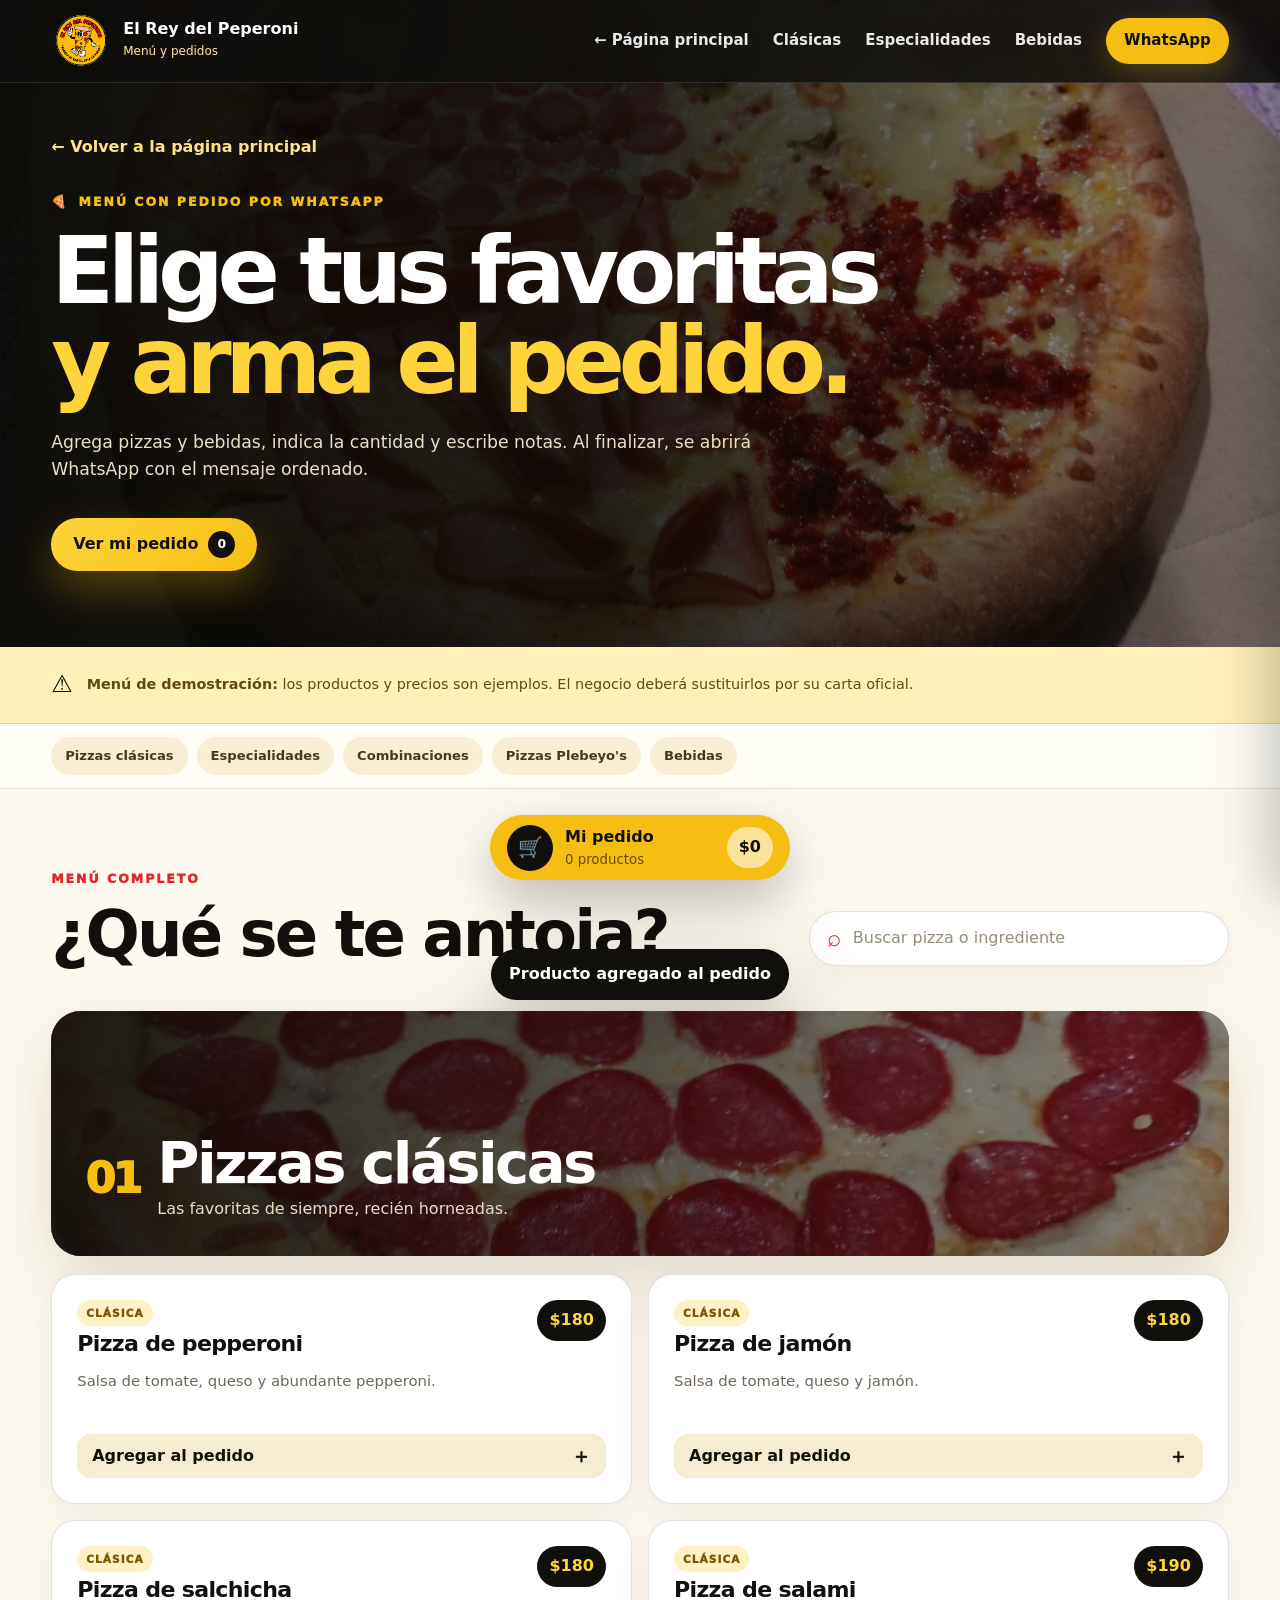
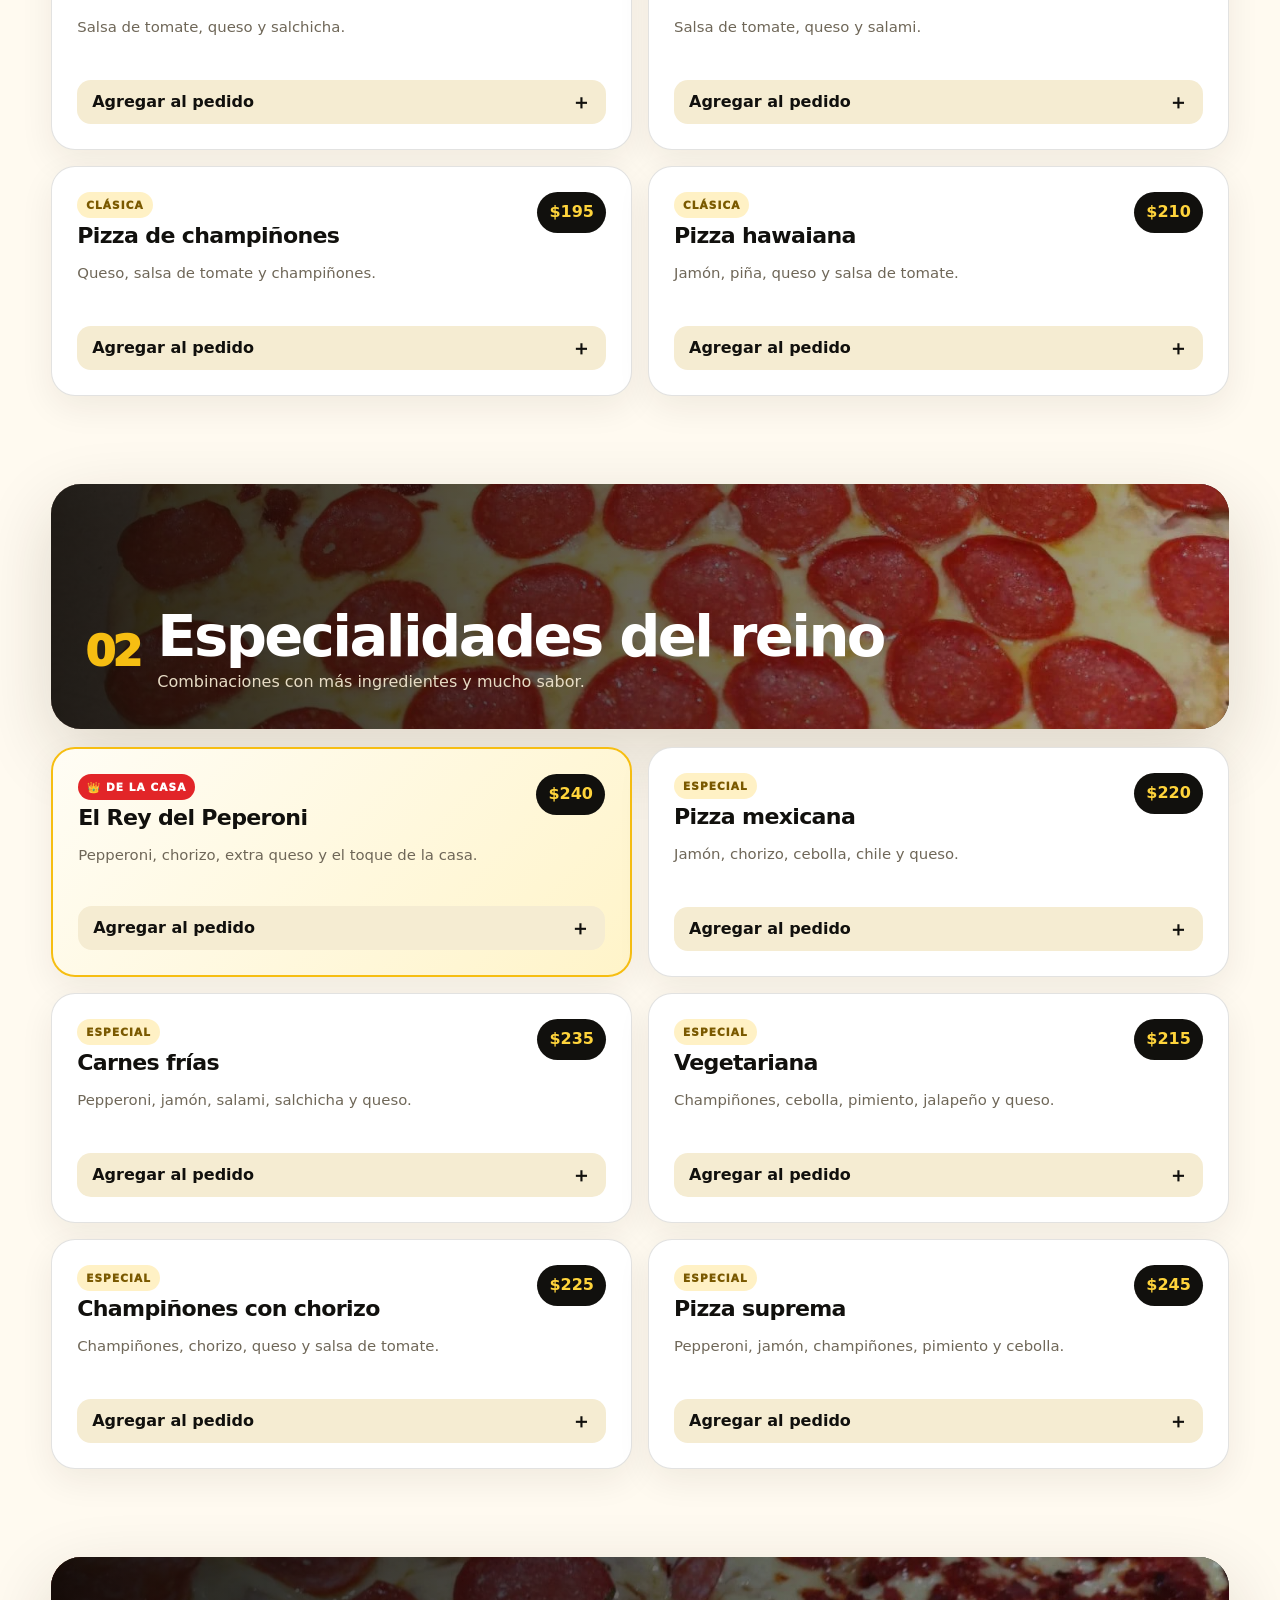
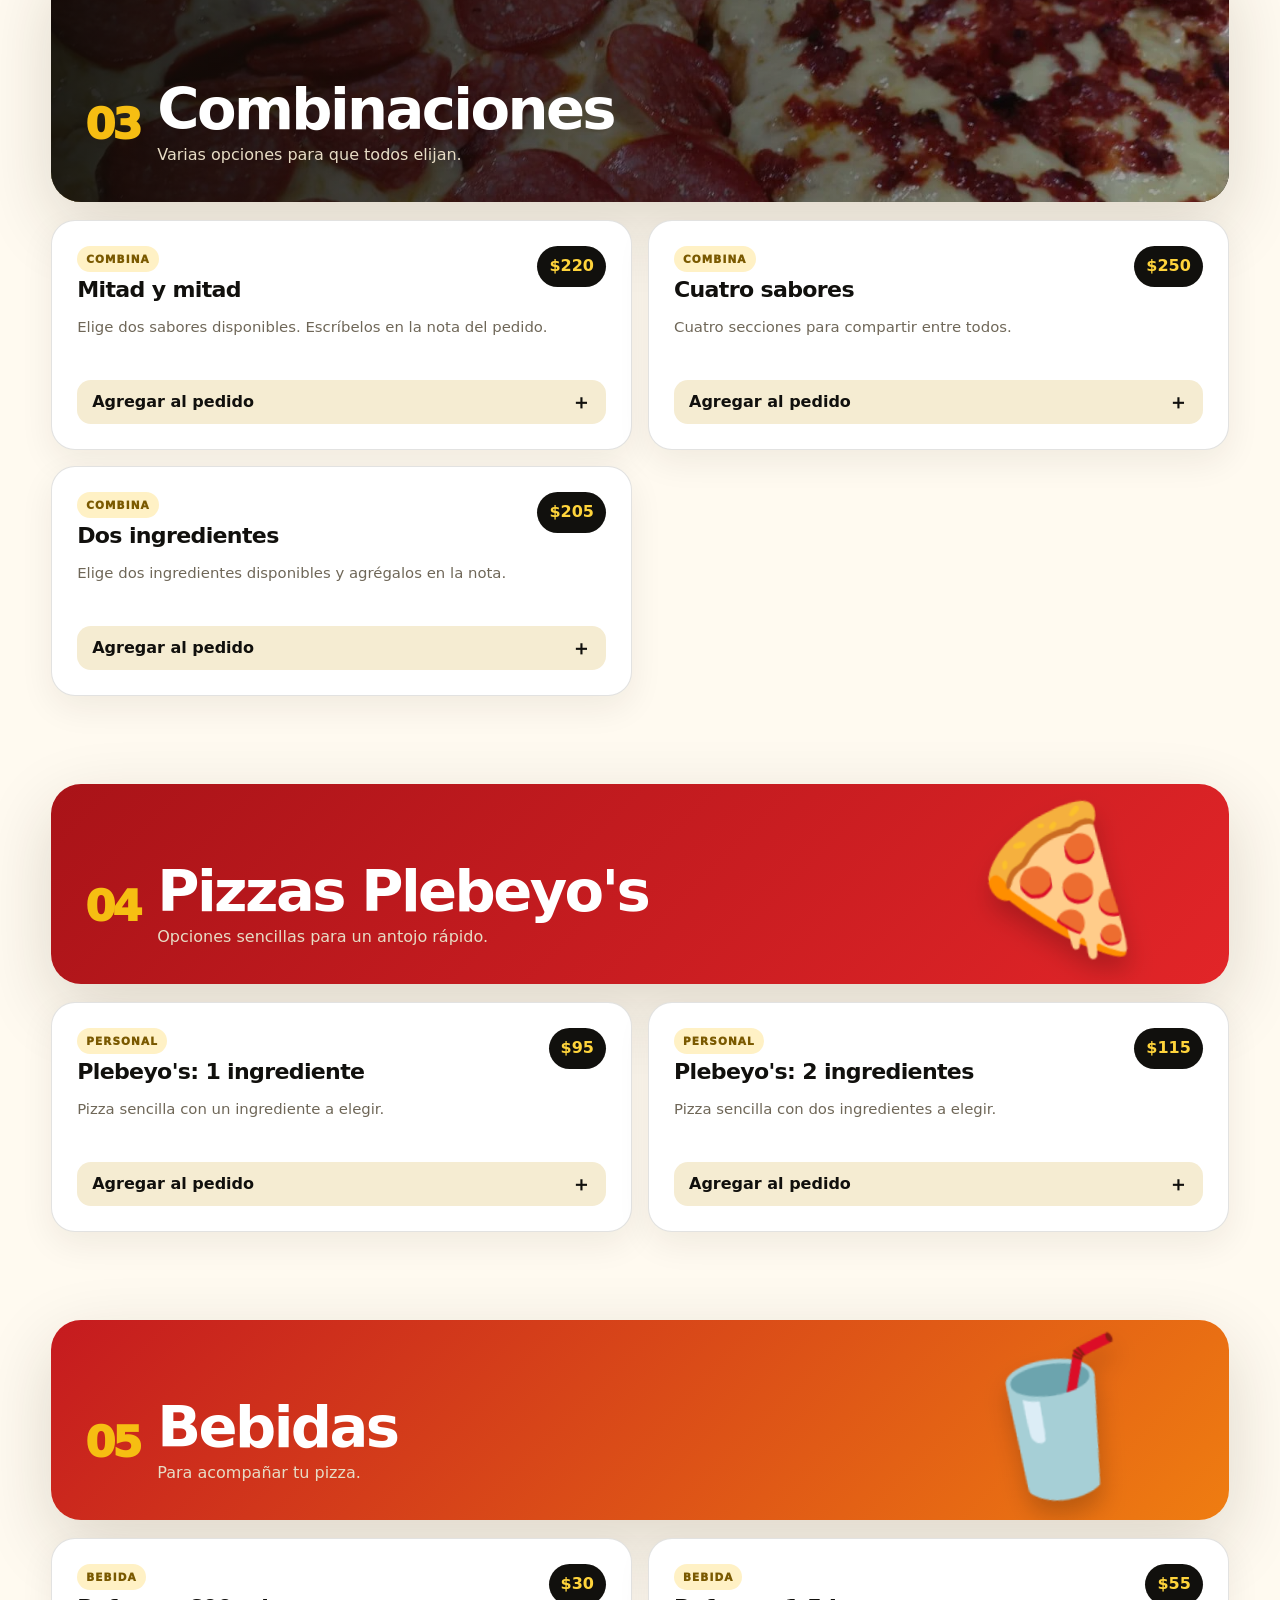
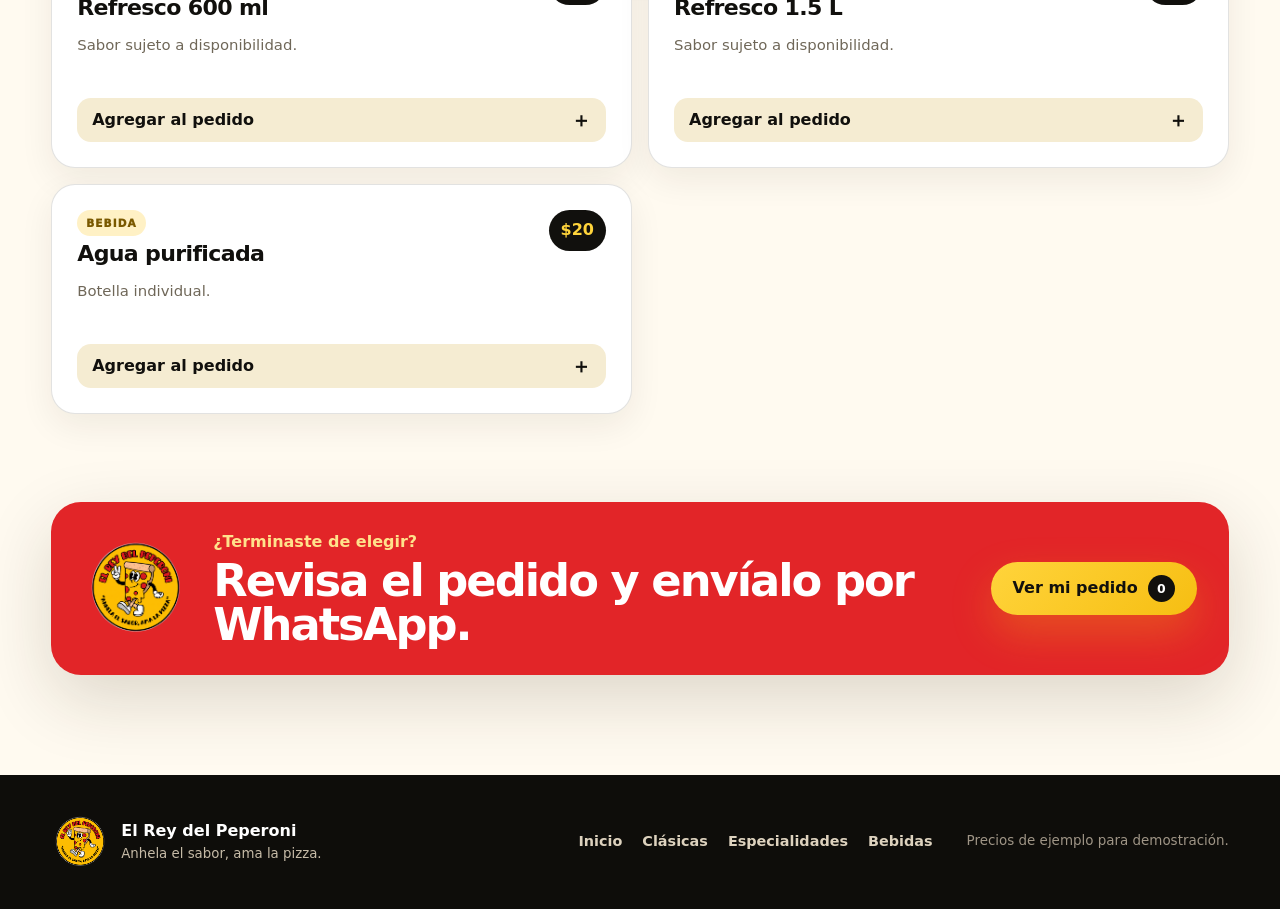
==== menu-completo.html @ 26ed9fd7 "Add files via upload" ====
<!doctype html>
<html lang="es">
<head>
  <meta charset="utf-8">
  <meta name="viewport" content="width=device-width, initial-scale=1">
  <meta name="color-scheme" content="light only">
  <title>Menú completo | El Rey del Peperoni</title>
  <meta name="description" content="Menú de pizzas y bebidas de El Rey del Peperoni en Hopelchén. Arma tu pedido y envíalo por WhatsApp.">
  <meta name="theme-color" content="#efb512">
  <link rel="icon" href="assets/img/favicon.png" type="image/png">
  <link rel="stylesheet" href="assets/css/styles.css">
</head>
<body class="menu-page">
  <a class="skip-link" href="#contenido">Saltar al contenido</a>

  <header class="topbar menu-topbar">
    <div class="container nav">
      <a class="brand" href="index.html" aria-label="Volver al inicio de El Rey del Peperoni">
        <img class="brand-logo" src="assets/img/logo-el-rey-del-peperoni.png" alt="">
        <span class="brand-copy"><strong>El Rey del Peperoni</strong><small>Menú y pedidos</small></span>
      </a>
      <button class="nav-toggle" id="navToggle" type="button" aria-controls="navMenu" aria-expanded="false" aria-label="Abrir menú">☰</button>
      <nav class="nav-menu" id="navMenu" aria-label="Navegación">
        <a href="index.html">← Página principal</a>
        <a href="#clasicas">Clásicas</a>
        <a href="#especialidades">Especialidades</a>
        <a href="#bebidas">Bebidas</a>
        <a class="mini-cta" href="https://wa.me/529961120401?text=Hola%2C%20quiero%20hacer%20un%20pedido%20en%20El%20Rey%20del%20Peperoni" target="_blank" rel="noopener">WhatsApp</a>
      </nav>
    </div>
  </header>

  <main id="contenido" class="full-menu">
    <section class="menu-hero">
      <div class="menu-hero-media" aria-hidden="true"></div>
      <div class="menu-hero-shade" aria-hidden="true"></div>
      <div class="container menu-hero-content">
        <a class="back-link" href="index.html">← Volver a la página principal</a>
        <p class="kicker"><span>🍕</span> Menú con pedido por WhatsApp</p>
        <h1>Elige tus favoritas<br><em>y arma el pedido.</em></h1>
        <p>Agrega pizzas y bebidas, indica la cantidad y escribe notas. Al finalizar, se abrirá WhatsApp con el mensaje ordenado.</p>
        <button class="btn btn-primary hero-cart-trigger" type="button" data-open-cart>Ver mi pedido <span data-cart-count>0</span></button>
      </div>
    </section>

    <div class="sample-prices-banner">
      <div class="container"><span>⚠️</span><p><strong>Menú de demostración:</strong> los productos y precios son ejemplos. El negocio deberá sustituirlos por su carta oficial.</p></div>
    </div>

    <nav class="quick-nav-wrap" aria-label="Categorías del menú">
      <div class="container quick-nav">
        <a href="#clasicas">Pizzas clásicas</a>
        <a href="#especialidades">Especialidades</a>
        <a href="#combinaciones">Combinaciones</a>
        <a href="#plebeyas">Pizzas Plebeyo's</a>
        <a href="#bebidas">Bebidas</a>
      </div>
    </nav>

    <div class="container menu-content">
      <div class="menu-toolbar">
        <div><p class="section-kicker">Menú completo</p><h2>¿Qué se te antoja?</h2></div>
        <label class="menu-search"><span>⌕</span><input id="menuSearch" type="search" placeholder="Buscar pizza o ingrediente" autocomplete="off"></label>
      </div>

      <section class="menu-category" id="clasicas">
        <div class="category-banner">
          <img src="assets/img/pizza-peperoni-clasica.webp" alt="Pizza clásica de pepperoni">
          <div class="category-banner-shade"></div>
          <div class="category-head"><span>01</span><div><h2>Pizzas clásicas</h2><p>Las favoritas de siempre, recién horneadas.</p></div></div>
        </div>
        <div class="menu-items">
          <article class="menu-item-card" data-search="pizza pepperoni queso salsa clásica" data-name="Pizza de pepperoni" data-price="180">
            <div class="item-top"><div><span class="item-tag">CLÁSICA</span><h3>Pizza de pepperoni</h3></div><strong class="price-pill">$180</strong></div>
            <p>Salsa de tomate, queso y abundante pepperoni.</p>
            <button class="item-add" type="button">Agregar al pedido <span>＋</span></button>
          </article>
          <article class="menu-item-card" data-search="pizza jamón queso salsa clásica" data-name="Pizza de jamón" data-price="180">
            <div class="item-top"><div><span class="item-tag">CLÁSICA</span><h3>Pizza de jamón</h3></div><strong class="price-pill">$180</strong></div>
            <p>Salsa de tomate, queso y jamón.</p>
            <button class="item-add" type="button">Agregar al pedido <span>＋</span></button>
          </article>
          <article class="menu-item-card" data-search="pizza salchicha queso salsa clásica" data-name="Pizza de salchicha" data-price="180">
            <div class="item-top"><div><span class="item-tag">CLÁSICA</span><h3>Pizza de salchicha</h3></div><strong class="price-pill">$180</strong></div>
            <p>Salsa de tomate, queso y salchicha.</p>
            <button class="item-add" type="button">Agregar al pedido <span>＋</span></button>
          </article>
          <article class="menu-item-card" data-search="pizza salami queso salsa clásica" data-name="Pizza de salami" data-price="190">
            <div class="item-top"><div><span class="item-tag">CLÁSICA</span><h3>Pizza de salami</h3></div><strong class="price-pill">$190</strong></div>
            <p>Salsa de tomate, queso y salami.</p>
            <button class="item-add" type="button">Agregar al pedido <span>＋</span></button>
          </article>
          <article class="menu-item-card" data-search="pizza champiñones queso vegetariana" data-name="Pizza de champiñones" data-price="195">
            <div class="item-top"><div><span class="item-tag">CLÁSICA</span><h3>Pizza de champiñones</h3></div><strong class="price-pill">$195</strong></div>
            <p>Queso, salsa de tomate y champiñones.</p>
            <button class="item-add" type="button">Agregar al pedido <span>＋</span></button>
          </article>
          <article class="menu-item-card" data-search="pizza hawaiana jamón piña queso" data-name="Pizza hawaiana" data-price="210">
            <div class="item-top"><div><span class="item-tag">CLÁSICA</span><h3>Pizza hawaiana</h3></div><strong class="price-pill">$210</strong></div>
            <p>Jamón, piña, queso y salsa de tomate.</p>
            <button class="item-add" type="button">Agregar al pedido <span>＋</span></button>
          </article>
        </div>
      </section>

      <section class="menu-category" id="especialidades">
        <div class="category-banner">
          <img src="assets/img/pizza-rey-peperoni-chorizo.webp" alt="Pizza especial con pepperoni y chorizo">
          <div class="category-banner-shade"></div>
          <div class="category-head"><span>02</span><div><h2>Especialidades del reino</h2><p>Combinaciones con más ingredientes y mucho sabor.</p></div></div>
        </div>
        <div class="menu-items">
          <article class="menu-item-card featured-item" data-search="rey pepperoni chorizo queso especial" data-name="Pizza El Rey del Peperoni" data-price="240">
            <div class="item-top"><div><span class="item-tag crown">👑 DE LA CASA</span><h3>El Rey del Peperoni</h3></div><strong class="price-pill">$240</strong></div>
            <p>Pepperoni, chorizo, extra queso y el toque de la casa.</p>
            <button class="item-add" type="button">Agregar al pedido <span>＋</span></button>
          </article>
          <article class="menu-item-card" data-search="mexicana jamón chorizo cebolla chile queso" data-name="Pizza mexicana" data-price="220">
            <div class="item-top"><div><span class="item-tag">ESPECIAL</span><h3>Pizza mexicana</h3></div><strong class="price-pill">$220</strong></div>
            <p>Jamón, chorizo, cebolla, chile y queso.</p>
            <button class="item-add" type="button">Agregar al pedido <span>＋</span></button>
          </article>
          <article class="menu-item-card" data-search="carnes frías pepperoni jamón salami salchicha" data-name="Pizza de carnes frías" data-price="235">
            <div class="item-top"><div><span class="item-tag">ESPECIAL</span><h3>Carnes frías</h3></div><strong class="price-pill">$235</strong></div>
            <p>Pepperoni, jamón, salami, salchicha y queso.</p>
            <button class="item-add" type="button">Agregar al pedido <span>＋</span></button>
          </article>
          <article class="menu-item-card" data-search="vegetariana champiñones cebolla pimiento jalapeño" data-name="Pizza vegetariana" data-price="215">
            <div class="item-top"><div><span class="item-tag">ESPECIAL</span><h3>Vegetariana</h3></div><strong class="price-pill">$215</strong></div>
            <p>Champiñones, cebolla, pimiento, jalapeño y queso.</p>
            <button class="item-add" type="button">Agregar al pedido <span>＋</span></button>
          </article>
          <article class="menu-item-card" data-search="champiñones chorizo queso" data-name="Pizza de champiñones con chorizo" data-price="225">
            <div class="item-top"><div><span class="item-tag">ESPECIAL</span><h3>Champiñones con chorizo</h3></div><strong class="price-pill">$225</strong></div>
            <p>Champiñones, chorizo, queso y salsa de tomate.</p>
            <button class="item-add" type="button">Agregar al pedido <span>＋</span></button>
          </article>
          <article class="menu-item-card" data-search="suprema pepperoni jamón champiñones pimiento cebolla" data-name="Pizza suprema" data-price="245">
            <div class="item-top"><div><span class="item-tag">ESPECIAL</span><h3>Pizza suprema</h3></div><strong class="price-pill">$245</strong></div>
            <p>Pepperoni, jamón, champiñones, pimiento y cebolla.</p>
            <button class="item-add" type="button">Agregar al pedido <span>＋</span></button>
          </article>
        </div>
      </section>

      <section class="menu-category" id="combinaciones">
        <div class="category-banner">
          <img src="assets/img/pizza-cuatro-sabores.webp" alt="Pizza de cuatro sabores">
          <div class="category-banner-shade"></div>
          <div class="category-head"><span>03</span><div><h2>Combinaciones</h2><p>Varias opciones para que todos elijan.</p></div></div>
        </div>
        <div class="menu-items">
          <article class="menu-item-card" data-search="mitad y mitad dos sabores combinación" data-name="Pizza mitad y mitad" data-price="220">
            <div class="item-top"><div><span class="item-tag">COMBINA</span><h3>Mitad y mitad</h3></div><strong class="price-pill">$220</strong></div>
            <p>Elige dos sabores disponibles. Escríbelos en la nota del pedido.</p>
            <button class="item-add" type="button">Agregar al pedido <span>＋</span></button>
          </article>
          <article class="menu-item-card" data-search="cuatro sabores familiar combinación" data-name="Pizza de cuatro sabores" data-price="250">
            <div class="item-top"><div><span class="item-tag">COMBINA</span><h3>Cuatro sabores</h3></div><strong class="price-pill">$250</strong></div>
            <p>Cuatro secciones para compartir entre todos.</p>
            <button class="item-add" type="button">Agregar al pedido <span>＋</span></button>
          </article>
          <article class="menu-item-card" data-search="dos ingredientes pizza combinación" data-name="Pizza de dos ingredientes" data-price="205">
            <div class="item-top"><div><span class="item-tag">COMBINA</span><h3>Dos ingredientes</h3></div><strong class="price-pill">$205</strong></div>
            <p>Elige dos ingredientes disponibles y agrégalos en la nota.</p>
            <button class="item-add" type="button">Agregar al pedido <span>＋</span></button>
          </article>
        </div>
      </section>

      <section class="menu-category" id="plebeyas">
        <div class="category-banner icon-banner">
          <div class="category-icon">🍕</div>
          <div class="category-head"><span>04</span><div><h2>Pizzas Plebeyo's</h2><p>Opciones sencillas para un antojo rápido.</p></div></div>
        </div>
        <div class="menu-items">
          <article class="menu-item-card" data-search="plebeyo personal un ingrediente sencilla" data-name="Pizza Plebeyo's de 1 ingrediente" data-price="95">
            <div class="item-top"><div><span class="item-tag">PERSONAL</span><h3>Plebeyo's: 1 ingrediente</h3></div><strong class="price-pill">$95</strong></div>
            <p>Pizza sencilla con un ingrediente a elegir.</p>
            <button class="item-add" type="button">Agregar al pedido <span>＋</span></button>
          </article>
          <article class="menu-item-card" data-search="plebeyo personal dos ingredientes sencilla" data-name="Pizza Plebeyo's de 2 ingredientes" data-price="115">
            <div class="item-top"><div><span class="item-tag">PERSONAL</span><h3>Plebeyo's: 2 ingredientes</h3></div><strong class="price-pill">$115</strong></div>
            <p>Pizza sencilla con dos ingredientes a elegir.</p>
            <button class="item-add" type="button">Agregar al pedido <span>＋</span></button>
          </article>
        </div>
      </section>

      <section class="menu-category" id="bebidas">
        <div class="category-banner icon-banner drinks-banner">
          <div class="category-icon">🥤</div>
          <div class="category-head"><span>05</span><div><h2>Bebidas</h2><p>Para acompañar tu pizza.</p></div></div>
        </div>
        <div class="menu-items">
          <article class="menu-item-card" data-search="refresco 600 ml bebida" data-name="Refresco de 600 ml" data-price="30">
            <div class="item-top"><div><span class="item-tag">BEBIDA</span><h3>Refresco 600 ml</h3></div><strong class="price-pill">$30</strong></div>
            <p>Sabor sujeto a disponibilidad.</p>
            <button class="item-add" type="button">Agregar al pedido <span>＋</span></button>
          </article>
          <article class="menu-item-card" data-search="refresco 1.5 litros bebida familiar" data-name="Refresco de 1.5 L" data-price="55">
            <div class="item-top"><div><span class="item-tag">BEBIDA</span><h3>Refresco 1.5 L</h3></div><strong class="price-pill">$55</strong></div>
            <p>Sabor sujeto a disponibilidad.</p>
            <button class="item-add" type="button">Agregar al pedido <span>＋</span></button>
          </article>
          <article class="menu-item-card" data-search="agua purificada botella bebida" data-name="Agua purificada" data-price="20">
            <div class="item-top"><div><span class="item-tag">BEBIDA</span><h3>Agua purificada</h3></div><strong class="price-pill">$20</strong></div>
            <p>Botella individual.</p>
            <button class="item-add" type="button">Agregar al pedido <span>＋</span></button>
          </article>
        </div>
      </section>

      <div class="no-results" id="noResults" hidden><span>🍕</span><h3>No encontramos esa opción</h3><p>Prueba buscando “pepperoni”, “jamón” o “bebida”.</p></div>

      <section class="menu-bottom-cta">
        <img src="assets/img/logo-el-rey-del-peperoni.png" alt="" aria-hidden="true">
        <div><p>¿Terminaste de elegir?</p><h2>Revisa el pedido y envíalo por WhatsApp.</h2></div>
        <button class="btn btn-primary" type="button" data-open-cart>Ver mi pedido <span data-cart-count>0</span></button>
      </section>
    </div>
  </main>

  <footer class="footer">
    <div class="container footer-grid">
      <a class="footer-brand" href="index.html"><img src="assets/img/logo-el-rey-del-peperoni.png" alt=""><span><strong>El Rey del Peperoni</strong><small>Anhela el sabor, ama la pizza.</small></span></a>
      <div class="footer-links"><a href="index.html">Inicio</a><a href="#clasicas">Clásicas</a><a href="#especialidades">Especialidades</a><a href="#bebidas">Bebidas</a></div>
      <p>Precios de ejemplo para demostración.</p>
    </div>
  </footer>

  <button class="cart-floating" id="cartFloating" type="button" data-open-cart aria-label="Abrir pedido">
    <span class="cart-floating-icon">🛒</span>
    <span class="cart-floating-copy"><b>Mi pedido</b><small><span data-cart-count>0</span> productos</small></span>
    <strong data-cart-total>$0</strong>
  </button>

  <div class="cart-overlay" id="cartOverlay" aria-hidden="true"></div>
  <aside class="cart-panel" id="cartPanel" aria-hidden="true" aria-label="Carrito de pedido">
    <div class="cart-header">
      <div><small>TU SELECCIÓN</small><h2>Mi pedido</h2></div>
      <button id="cartClose" type="button" aria-label="Cerrar pedido">×</button>
    </div>
    <div class="cart-body" id="cartBody"></div>
    <div class="cart-footer">
      <div class="cart-total-row"><span>Total aproximado</span><strong id="cartTotal">$0</strong></div>
      <p>Los precios son de ejemplo. Confirma el total final con el negocio.</p>
      <button class="send-order" id="sendOrder" type="button">Enviar pedido por WhatsApp <span>→</span></button>
      <button class="clear-cart" id="clearCart" type="button">Vaciar pedido</button>
    </div>
  </aside>

  <div class="modal-overlay" id="itemModal" aria-hidden="true">
    <div class="item-modal" role="dialog" aria-modal="true" aria-labelledby="modalTitle">
      <button class="modal-close" id="modalClose" type="button" aria-label="Cerrar">×</button>
      <p class="section-kicker">Agregar al pedido</p>
      <h2 id="modalTitle">Producto</h2>
      <p class="modal-price" id="modalPrice">$0</p>
      <label class="quantity-label">Cantidad</label>
      <div class="quantity-control">
        <button id="qtyMinus" type="button" aria-label="Quitar uno">−</button>
        <input id="qtyInput" type="number" min="1" max="20" value="1" inputmode="numeric">
        <button id="qtyPlus" type="button" aria-label="Agregar uno">＋</button>
      </div>
      <label class="note-label" for="itemNote">Nota para este producto <small>(opcional)</small></label>
      <textarea id="itemNote" rows="3" placeholder="Ej. mitad pepperoni y mitad mexicana, sin cebolla, etc."></textarea>
      <div class="modal-subtotal"><span>Subtotal</span><strong id="modalSubtotal">$0</strong></div>
      <button class="modal-confirm" id="modalConfirm" type="button">Agregar al pedido</button>
    </div>
  </div>

  <div class="toast" id="toast" role="status" aria-live="polite">Producto agregado al pedido</div>

  <script src="assets/js/main.js"></script>
  <script src="assets/js/menu.js"></script>
</body>
</html>
---- assets/css/styles.css ----
:root {
  --yellow: #f6be12;
  --yellow-bright: #ffd43b;
  --red: #e22528;
  --red-dark: #a91318;
  --black: #11100d;
  --black-soft: #211d16;
  --cream: #fff7df;
  --paper: #fffdf6;
  --white: #ffffff;
  --muted: #6f6758;
  --line: rgba(17, 16, 13, 0.12);
  --green: #25d366;
  --shadow: 0 24px 70px rgba(43, 29, 5, 0.16);
  --shadow-dark: 0 28px 80px rgba(0, 0, 0, 0.3);
  --radius-xl: 38px;
  --radius-lg: 28px;
  --radius-md: 20px;
  --container: 1180px;
}

* { box-sizing: border-box; }
html { scroll-behavior: smooth; scroll-padding-top: 92px; }
body {
  margin: 0;
  color: var(--black);
  background: var(--cream);
  font-family: Inter, ui-sans-serif, system-ui, -apple-system, BlinkMacSystemFont, "Segoe UI", sans-serif;
  line-height: 1.55;
  overflow-x: hidden;
}
body.menu-page { background: #fffaf0; }
img { display: block; max-width: 100%; }
a { color: inherit; text-decoration: none; }
button, input, textarea { font: inherit; }
button { color: inherit; }
.container { width: min(var(--container), 92%); margin-inline: auto; }

.skip-link {
  position: fixed;
  left: 14px;
  top: -100px;
  z-index: 1000;
  background: var(--white);
  padding: 12px 18px;
  border-radius: 12px;
  font-weight: 800;
  box-shadow: var(--shadow);
}
.skip-link:focus { top: 14px; }

/* Header */
.topbar {
  position: fixed;
  inset: 0 0 auto;
  z-index: 100;
  background: rgba(17, 16, 13, 0.86);
  border-bottom: 1px solid rgba(255, 255, 255, 0.12);
  backdrop-filter: blur(18px);
  -webkit-backdrop-filter: blur(18px);
}
.nav {
  min-height: 82px;
  display: flex;
  align-items: center;
  justify-content: space-between;
  gap: 28px;
}
.brand {
  display: inline-flex;
  align-items: center;
  gap: 12px;
  color: var(--white);
  min-width: 0;
}
.brand-logo {
  width: 60px;
  height: 60px;
  object-fit: contain;
  filter: drop-shadow(0 7px 12px rgba(0, 0, 0, 0.22));
  flex: 0 0 auto;
}
.brand-copy { min-width: 0; }
.brand-copy strong {
  display: block;
  font-size: 1rem;
  line-height: 1.05;
  white-space: nowrap;
}
.brand-copy small {
  display: block;
  color: #ffe795;
  font-size: 0.75rem;
  margin-top: 4px;
}
.nav-menu {
  display: flex;
  align-items: center;
  gap: 24px;
  color: var(--white);
  font-weight: 800;
  font-size: 0.94rem;
}
.nav-menu > a:not(.mini-cta) { opacity: 0.9; }
.nav-menu > a:not(.mini-cta):hover { color: var(--yellow-bright); opacity: 1; }
.mini-cta {
  padding: 11px 18px;
  border-radius: 999px;
  background: var(--yellow);
  color: var(--black) !important;
  box-shadow: 0 10px 30px rgba(246, 190, 18, 0.24);
}
.mini-cta:hover { background: var(--yellow-bright); transform: translateY(-1px); }
.nav-toggle {
  display: none;
  width: 46px;
  height: 46px;
  place-items: center;
  border: 1px solid rgba(255, 255, 255, 0.22);
  border-radius: 14px;
  background: rgba(255, 255, 255, 0.08);
  color: var(--white);
  font-size: 1.35rem;
  cursor: pointer;
}

/* Shared typography / buttons */
h1, h2, h3, p { margin-top: 0; }
h1, h2, h3 {
  line-height: 0.98;
  letter-spacing: -0.045em;
}
h2 { font-size: clamp(2.3rem, 5vw, 4.6rem); margin-bottom: 18px; }
h3 { font-size: 1.4rem; }
.kicker, .section-kicker {
  margin: 0 0 15px;
  color: var(--red);
  font-size: 0.78rem;
  font-weight: 950;
  letter-spacing: 0.16em;
  text-transform: uppercase;
}
.kicker span { letter-spacing: 0; margin-right: 5px; }
.btn {
  display: inline-flex;
  align-items: center;
  justify-content: center;
  gap: 10px;
  min-height: 52px;
  padding: 13px 22px;
  border: 0;
  border-radius: 999px;
  font-weight: 900;
  cursor: pointer;
  transition: transform 0.2s ease, box-shadow 0.2s ease, background 0.2s ease;
}
.btn:hover { transform: translateY(-2px); }
.btn-primary {
  color: var(--black);
  background: linear-gradient(135deg, var(--yellow-bright), var(--yellow));
  box-shadow: 0 18px 42px rgba(246, 190, 18, 0.28);
}
.btn-primary:hover { box-shadow: 0 22px 52px rgba(246, 190, 18, 0.38); }
.btn-ghost {
  color: var(--white);
  border: 1px solid rgba(255, 255, 255, 0.32);
  background: rgba(255, 255, 255, 0.09);
}
.btn-dark { background: var(--black); color: var(--white); }

/* Home hero */
.hero {
  position: relative;
  min-height: 100svh;
  display: flex;
  align-items: center;
  overflow: hidden;
  background: var(--black);
}
.hero-media {
  position: absolute;
  inset: 0;
  background: url('../img/pizza-mitad-mexicana-peperoni.webp') center 56% / cover no-repeat;
  transform: scale(1.025);
}
.hero-overlay {
  position: absolute;
  inset: 0;
  background:
    linear-gradient(90deg, rgba(7, 7, 5, 0.96) 0%, rgba(15, 12, 7, 0.9) 42%, rgba(15, 11, 5, 0.38) 72%, rgba(0, 0, 0, 0.4) 100%),
    radial-gradient(circle at 82% 20%, rgba(246, 190, 18, 0.3), transparent 26%);
}
.hero-grid {
  position: relative;
  z-index: 2;
  display: grid;
  grid-template-columns: minmax(0, 1.06fr) minmax(340px, 0.64fr);
  align-items: center;
  gap: 54px;
  padding: 130px 0 80px;
  color: var(--white);
}
.hero-copy { max-width: 760px; }
.hero-copy .kicker { color: #ffe27c; }
.hero h1 {
  margin: 0 0 24px;
  font-size: clamp(3.7rem, 7.7vw, 7.6rem);
  letter-spacing: -0.075em;
}
.hero h1 em {
  color: var(--yellow-bright);
  font-style: normal;
  text-shadow: 0 7px 0 rgba(226, 37, 40, 0.66);
}
.hero-lead {
  max-width: 690px;
  color: #f4ead0;
  font-size: clamp(1.05rem, 1.7vw, 1.28rem);
  margin-bottom: 30px;
}
.hero-actions { display: flex; flex-wrap: wrap; gap: 13px; }
.hero-points {
  display: flex;
  flex-wrap: wrap;
  gap: 18px;
  margin-top: 28px;
  color: #f8e8bd;
  font-size: 0.88rem;
  font-weight: 800;
}
.hero-showcase {
  position: relative;
  align-self: center;
  background: rgba(255, 255, 255, 0.12);
  border: 1px solid rgba(255, 255, 255, 0.2);
  border-radius: 34px;
  padding: 15px;
  box-shadow: var(--shadow-dark);
  backdrop-filter: blur(12px);
  transform: rotate(1.5deg);
}
.hero-showcase > img {
  width: 100%;
  height: 410px;
  object-fit: cover;
  border-radius: 24px;
}
.crown-badge {
  position: absolute;
  top: -18px;
  right: 22px;
  z-index: 2;
  padding: 10px 16px;
  border-radius: 999px;
  background: var(--red);
  color: var(--white);
  font-size: 0.72rem;
  font-weight: 950;
  letter-spacing: 0.11em;
  box-shadow: 0 12px 28px rgba(226, 37, 40, 0.34);
}
.showcase-body {
  display: flex;
  justify-content: space-between;
  align-items: center;
  gap: 20px;
  padding: 18px 9px 5px;
}
.showcase-body small { display: block; color: #ffe186; font-weight: 800; }
.showcase-body strong { display: block; margin-top: 2px; font-size: 1.28rem; }
.showcase-icon { font-size: 2rem; }
.scroll-cue {
  position: absolute;
  z-index: 3;
  bottom: 24px;
  left: 50%;
  width: 42px;
  height: 42px;
  display: grid;
  place-items: center;
  transform: translateX(-50%);
  border: 1px solid rgba(255, 255, 255, 0.32);
  border-radius: 50%;
  color: var(--white);
  animation: floatDown 1.7s ease-in-out infinite;
}
@keyframes floatDown { 50% { transform: translate(-50%, 7px); } }

.trust-strip { background: var(--black); color: var(--white); border-top: 1px solid rgba(255,255,255,.08); }
.trust-grid { display: grid; grid-template-columns: repeat(3, 1fr); }
.trust-grid > div {
  min-height: 132px;
  display: grid;
  grid-template-columns: auto 1fr;
  align-content: center;
  column-gap: 15px;
  padding: 27px 34px;
  border-right: 1px solid rgba(255,255,255,.11);
}
.trust-grid > div:last-child { border-right: 0; }
.trust-grid span {
  grid-row: span 2;
  align-self: center;
  color: var(--yellow);
  font-size: 2rem;
  font-weight: 950;
  letter-spacing: -0.06em;
}
.trust-grid strong { font-size: 1.05rem; }
.trust-grid small { color: #c9bea8; }

.section { padding: 105px 0; }
.section-heading {
  display: grid;
  grid-template-columns: minmax(0, 1fr) minmax(260px, 0.5fr);
  align-items: end;
  gap: 40px;
  margin-bottom: 46px;
}
.section-heading h2 { margin-bottom: 0; }
.section-heading > p { margin: 0; color: var(--muted); font-size: 1.02rem; }

.featured { background: linear-gradient(180deg, #fff8e8, #f5e4b8); }
.pizza-mosaic {
  display: grid;
  grid-template-columns: 1.18fr 0.82fr;
  grid-template-rows: repeat(2, 300px);
  gap: 18px;
}
.pizza-card {
  position: relative;
  min-height: 250px;
  border-radius: 30px;
  overflow: hidden;
  box-shadow: var(--shadow);
  background: #20150c;
}
.pizza-card-large { grid-row: span 2; }
.pizza-card img { width: 100%; height: 100%; object-fit: cover; transition: transform .45s ease; }
.pizza-card:hover img { transform: scale(1.05); }
.pizza-card-shade { position: absolute; inset: 0; background: linear-gradient(0deg, rgba(10,7,3,.9), transparent 64%); }
.pizza-card-copy { position: absolute; z-index: 2; left: 28px; right: 28px; bottom: 24px; color: var(--white); }
.pizza-card-copy span { color: var(--yellow-bright); font-size: .72rem; font-weight: 950; letter-spacing: .14em; text-transform: uppercase; }
.pizza-card-copy h3 { margin: 7px 0 10px; font-size: clamp(1.5rem, 2.7vw, 2.5rem); }
.pizza-card-copy a { font-size: .9rem; font-weight: 900; }
.pizza-card-copy a:hover { color: var(--yellow-bright); }

.menu-preview { background: var(--red); color: var(--white); overflow: hidden; }
.menu-preview-grid { display: grid; grid-template-columns: .86fr 1.14fr; gap: 76px; align-items: center; }
.menu-preview-copy .section-kicker { color: var(--yellow-bright); }
.menu-preview-copy p:not(.section-kicker) { color: #ffe6d4; font-size: 1.05rem; }
.sample-note {
  margin: 24px 0;
  padding: 15px 17px;
  border: 1px solid rgba(255,255,255,.18);
  border-radius: 16px;
  background: rgba(0,0,0,.14);
  color: #fff2d4;
  font-size: .88rem;
}
.menu-ticket {
  position: relative;
  background: var(--paper);
  color: var(--black);
  border-radius: var(--radius-xl);
  padding: 34px;
  box-shadow: 18px 18px 0 rgba(117, 7, 10, .3), var(--shadow-dark);
  transform: rotate(-1deg);
}
.menu-ticket::before, .menu-ticket::after {
  content: '';
  position: absolute;
  top: 50%;
  width: 32px;
  height: 32px;
  border-radius: 50%;
  background: var(--red);
  transform: translateY(-50%);
}
.menu-ticket::before { left: -16px; }
.menu-ticket::after { right: -16px; }
.ticket-top { display: flex; align-items: center; gap: 16px; padding-bottom: 22px; border-bottom: 2px dashed rgba(17,16,13,.18); }
.ticket-top img { width: 82px; height: 82px; object-fit: contain; }
.ticket-top small { display: block; color: var(--red); font-weight: 950; letter-spacing: .12em; }
.ticket-top strong { display: block; font-size: 1.45rem; }
.ticket-line { display: flex; justify-content: space-between; gap: 20px; padding: 18px 0; border-bottom: 1px solid var(--line); }
.ticket-line b, .ticket-line span { display: block; }
.ticket-line span { color: var(--muted); font-size: .85rem; margin-top: 2px; }
.ticket-line > strong { color: var(--red); white-space: nowrap; }
.ticket-button { display: flex; justify-content: space-between; align-items: center; margin-top: 24px; padding: 14px 17px; border-radius: 16px; background: var(--black); color: var(--white); font-weight: 900; }
.ticket-button span { color: var(--yellow-bright); font-size: 1.25rem; }

.gallery-section { background: #17140f; color: var(--white); }
.gallery-section .section-kicker { color: var(--yellow); }
.gallery-section .section-heading > p { color: #c9c0af; }
.gallery-grid {
  display: grid;
  grid-template-columns: repeat(3, 1fr);
  grid-auto-rows: 250px;
  gap: 15px;
}
.gallery-item {
  position: relative;
  border: 0;
  padding: 0;
  border-radius: 24px;
  overflow: hidden;
  background: #0b0a08;
  cursor: zoom-in;
}
.gallery-item::after { content: '＋'; position: absolute; right: 15px; top: 15px; width: 38px; height: 38px; display: grid; place-items: center; border-radius: 50%; background: rgba(17,16,13,.7); color: var(--white); font-size: 1.2rem; opacity: 0; transform: scale(.8); transition: .25s ease; }
.gallery-item:hover::after { opacity: 1; transform: scale(1); }
.gallery-item img { width: 100%; height: 100%; object-fit: cover; transition: transform .35s ease, opacity .35s ease; }
.gallery-item:hover img { transform: scale(1.05); opacity: .82; }
.gallery-tall { grid-row: span 2; }
.gallery-wide { grid-column: span 2; }

.contact-section { background: #f7e5b7; }
.contact-card {
  display: grid;
  grid-template-columns: 1fr .9fr;
  gap: 50px;
  align-items: center;
  background: var(--paper);
  border: 1px solid var(--line);
  border-radius: var(--radius-xl);
  padding: 48px;
  box-shadow: var(--shadow);
}
.contact-copy > p:not(.section-kicker):not(.delivery-note) { color: var(--muted); font-size: 1.04rem; }
.contact-links { display: grid; gap: 11px; margin-top: 27px; }
.contact-links a { display: flex; align-items: center; gap: 14px; padding: 14px 16px; border: 1px solid var(--line); border-radius: 18px; background: #fff9e8; transition: transform .2s ease, border-color .2s ease; }
.contact-links a:hover { transform: translateX(5px); border-color: rgba(226,37,40,.35); }
.contact-links a > span { width: 42px; height: 42px; display: grid; place-items: center; border-radius: 13px; background: var(--black); color: var(--white); }
.contact-links small, .contact-links strong { display: block; }
.contact-links small { color: var(--muted); font-size: .76rem; }
.delivery-note { margin: 20px 0 0; color: #6a4d16; font-size: .86rem; }
.contact-visual { position: relative; min-height: 470px; }
.contact-pizza { width: 100%; height: 470px; object-fit: cover; border-radius: 28px; }
.qr-card { position: absolute; z-index: 2; left: -28px; bottom: 28px; width: min(360px, 88%); display: flex; align-items: center; gap: 14px; padding: 13px; border-radius: 20px; background: var(--white); box-shadow: var(--shadow); }
.qr-card img { width: 90px; height: 90px; border-radius: 12px; }
.qr-card strong, .qr-card span { display: block; }
.qr-card span { color: var(--muted); font-size: .83rem; }

.final-cta { padding: 70px 0; background: var(--yellow); }
.final-cta-inner { display: grid; grid-template-columns: auto 1fr auto; align-items: center; gap: 28px; }
.final-cta-inner img { width: 118px; height: 118px; object-fit: contain; }
.final-cta-inner p { margin: 0; color: var(--red-dark); font-weight: 950; text-transform: uppercase; letter-spacing: .12em; font-size: .75rem; }
.final-cta-inner h2 { margin: 4px 0 0; font-size: clamp(2rem, 4.3vw, 4rem); }

.footer { background: #0e0d0a; color: var(--white); padding: 38px 0; }
.footer-grid { display: grid; grid-template-columns: 1fr auto auto; gap: 34px; align-items: center; }
.footer-brand { display: inline-flex; align-items: center; gap: 12px; }
.footer-brand img { width: 58px; height: 58px; object-fit: contain; }
.footer-brand strong, .footer-brand small { display: block; }
.footer-brand small { color: #c6bba7; }
.footer-links { display: flex; gap: 20px; flex-wrap: wrap; color: #ddd2be; font-weight: 700; font-size: .9rem; }
.footer-links a:hover { color: var(--yellow); }
.footer-grid > p { margin: 0; color: #9f9586; font-size: .84rem; }
.floating-whatsapp {
  position: fixed;
  right: 20px;
  bottom: 20px;
  z-index: 80;
  display: inline-flex;
  align-items: center;
  gap: 8px;
  min-height: 58px;
  padding: 0 19px;
  border-radius: 999px;
  background: var(--green);
  color: var(--white);
  box-shadow: 0 18px 40px rgba(0,0,0,.26);
  font-weight: 900;
}
.floating-whatsapp span { font-size: 1.3rem; }

.lightbox { position: fixed; inset: 0; z-index: 500; display: none; align-items: center; justify-content: center; padding: 24px; background: rgba(0,0,0,.92); }
.lightbox.open { display: flex; }
.lightbox img { max-width: min(1180px, 94vw); max-height: 86vh; border-radius: 22px; object-fit: contain; }
.lightbox button { position: absolute; top: 18px; right: 18px; width: 48px; height: 48px; border: 0; border-radius: 50%; background: var(--white); font-size: 1.8rem; cursor: pointer; }

/* Reveal */
.reveal { opacity: 0; transform: translateY(22px); transition: opacity .65s ease, transform .65s ease; }
.reveal.visible { opacity: 1; transform: none; }

/* Menu page */
.full-menu { min-height: 100vh; padding-bottom: 100px; }
.menu-hero { position: relative; min-height: 610px; display: flex; align-items: center; overflow: hidden; background: var(--black); color: var(--white); }
.menu-hero-media { position: absolute; inset: 0; background: url('../img/pizza-especial-cuatro-ingredientes.webp') center/cover no-repeat; }
.menu-hero-shade { position: absolute; inset: 0; background: linear-gradient(90deg, rgba(10,9,6,.96) 0%, rgba(10,9,6,.88) 48%, rgba(10,9,6,.35) 100%); }
.menu-hero-content { position: relative; z-index: 2; padding: 135px 0 76px; }
.back-link { display: inline-flex; margin-bottom: 32px; color: #ffe483; font-weight: 850; }
.back-link:hover { color: var(--white); }
.menu-hero .kicker { color: var(--yellow); }
.menu-hero h1 { max-width: 880px; margin: 0 0 22px; font-size: clamp(3.4rem, 7.2vw, 6.8rem); letter-spacing: -.07em; }
.menu-hero h1 em { font-style: normal; color: var(--yellow-bright); }
.menu-hero-content > p:not(.kicker) { max-width: 700px; color: #e9dfc9; font-size: 1.08rem; }
.hero-cart-trigger { margin-top: 18px; }
.hero-cart-trigger [data-cart-count], .menu-bottom-cta [data-cart-count] { min-width: 27px; height: 27px; display: inline-grid; place-items: center; border-radius: 50%; background: var(--black); color: var(--white); font-size: .78rem; }

.sample-prices-banner { background: #fff1b8; border-bottom: 1px solid rgba(102,72,0,.18); }
.sample-prices-banner .container { min-height: 76px; display: flex; align-items: center; gap: 14px; }
.sample-prices-banner span { font-size: 1.5rem; }
.sample-prices-banner p { margin: 0; color: #644b0c; font-size: .9rem; }

.quick-nav-wrap { position: sticky; top: 82px; z-index: 70; background: rgba(255,253,246,.94); border-bottom: 1px solid var(--line); backdrop-filter: blur(14px); }
.quick-nav { display: flex; gap: 9px; padding: 13px 0; overflow-x: auto; scrollbar-width: none; }
.quick-nav::-webkit-scrollbar { display: none; }
.quick-nav a { flex: 0 0 auto; padding: 9px 14px; border-radius: 999px; background: #f7eed5; color: #48391c; font-weight: 850; font-size: .82rem; }
.quick-nav a:hover { background: var(--yellow); color: var(--black); }

.menu-content { padding-top: 80px; }
.menu-toolbar { display: flex; align-items: end; justify-content: space-between; gap: 30px; margin-bottom: 45px; }
.menu-toolbar h2 { margin: 0; }
.menu-search { width: min(420px, 100%); min-height: 55px; display: flex; align-items: center; gap: 10px; padding: 0 17px; border: 1px solid var(--line); border-radius: 999px; background: var(--white); box-shadow: 0 12px 35px rgba(43,29,5,.07); }
.menu-search span { font-size: 1.5rem; color: var(--red); }
.menu-search input { width: 100%; border: 0; outline: 0; background: transparent; color: var(--black); }
.menu-search input::placeholder { color: #968d7c; }

.menu-category { margin-bottom: 88px; scroll-margin-top: 160px; }
.category-banner { position: relative; min-height: 245px; display: flex; align-items: end; overflow: hidden; border-radius: 30px; background: var(--black); box-shadow: var(--shadow); }
.category-banner > img { position: absolute; inset: 0; width: 100%; height: 100%; object-fit: cover; }
.category-banner-shade { position: absolute; inset: 0; background: linear-gradient(90deg, rgba(13,11,7,.9), rgba(13,11,7,.34)); }
.category-head { position: relative; z-index: 2; display: flex; align-items: center; gap: 18px; padding: 34px; color: var(--white); }
.category-head > span { color: var(--yellow); font-size: 2.7rem; font-weight: 950; letter-spacing: -.07em; }
.category-head h2 { margin: 0 0 5px; font-size: clamp(2.2rem, 4.5vw, 4rem); }
.category-head p { margin: 0; color: #e7dcc5; }
.icon-banner { min-height: 200px; background: linear-gradient(135deg, var(--red-dark), var(--red)); }
.icon-banner .category-head { position: static; }
.category-icon { position: absolute; right: 7%; top: 50%; transform: translateY(-50%) rotate(-8deg); font-size: clamp(5rem, 12vw, 9rem); filter: drop-shadow(0 15px 12px rgba(0,0,0,.2)); }
.drinks-banner { background: linear-gradient(135deg, #c51a1f, #ef7d11); }

.menu-items { display: grid; grid-template-columns: repeat(2, minmax(0, 1fr)); gap: 16px; margin-top: 18px; }
.menu-item-card { position: relative; display: flex; flex-direction: column; min-height: 230px; padding: 25px; border: 1px solid var(--line); border-radius: 24px; background: var(--white); box-shadow: 0 12px 34px rgba(43,29,5,.07); transition: transform .22s ease, box-shadow .22s ease, border-color .22s ease; }
.menu-item-card:hover { transform: translateY(-4px); border-color: rgba(226,37,40,.3); box-shadow: 0 20px 45px rgba(43,29,5,.12); }
.menu-item-card.filtered-out { display: none; }
.featured-item { border: 2px solid var(--yellow); background: linear-gradient(135deg, #fffdf5, #fff4c9); }
.item-top { display: flex; align-items: flex-start; justify-content: space-between; gap: 18px; }
.item-top h3 { margin: 7px 0 0; font-size: 1.38rem; letter-spacing: -.03em; }
.item-tag { display: inline-flex; padding: 5px 9px; border-radius: 999px; background: #fff1c5; color: #7a5900; font-size: .66rem; font-weight: 950; letter-spacing: .1em; }
.item-tag.crown { background: var(--red); color: var(--white); }
.price-pill { flex: 0 0 auto; padding: 8px 12px; border-radius: 999px; background: var(--black); color: var(--yellow-bright); }
.menu-item-card > p { flex: 1; margin: 15px 0 20px; color: var(--muted); font-size: .93rem; }
.item-add { width: 100%; min-height: 44px; display: flex; align-items: center; justify-content: space-between; padding: 0 15px; border: 0; border-radius: 14px; background: #f5ecd2; color: var(--black); font-weight: 900; cursor: pointer; transition: .2s ease; }
.item-add:hover { background: var(--yellow); }
.item-add span { font-size: 1.25rem; }
.item-add.added { background: #dff6e5; color: #1f7336; }

.no-results { text-align: center; padding: 70px 20px; border: 2px dashed var(--line); border-radius: 28px; background: rgba(255,255,255,.55); }
.no-results span { font-size: 4rem; }
.no-results h3 { margin: 15px 0 7px; font-size: 1.8rem; }
.no-results p { color: var(--muted); }

.menu-bottom-cta { display: grid; grid-template-columns: auto 1fr auto; align-items: center; gap: 25px; margin-top: 50px; padding: 28px 32px; border-radius: 30px; background: var(--red); color: var(--white); box-shadow: var(--shadow); }
.menu-bottom-cta img { width: 105px; height: 105px; object-fit: contain; }
.menu-bottom-cta p { margin: 0; color: #ffe28b; font-weight: 900; }
.menu-bottom-cta h2 { margin: 4px 0 0; font-size: clamp(1.8rem, 3.5vw, 3rem); }

/* Cart */
.cart-floating { position: fixed; left: 50%; bottom: 20px; z-index: 160; transform: translateX(-50%); min-width: 300px; min-height: 65px; display: flex; align-items: center; gap: 12px; padding: 8px 17px; border: 0; border-radius: 999px; background: var(--yellow); color: var(--black); box-shadow: 0 20px 55px rgba(0,0,0,.27); cursor: pointer; }
.cart-floating:hover { background: var(--yellow-bright); }
.cart-floating-icon { width: 46px; height: 46px; display: grid; place-items: center; border-radius: 50%; background: var(--black); color: var(--white); font-size: 1.25rem; }
.cart-floating-copy { flex: 1; text-align: left; }
.cart-floating-copy b, .cart-floating-copy small { display: block; }
.cart-floating-copy small { color: #6b4c00; }
.cart-floating > strong { padding: 8px 12px; border-radius: 999px; background: rgba(255,255,255,.58); }
.cart-overlay { position: fixed; inset: 0; z-index: 300; background: rgba(0,0,0,.52); opacity: 0; visibility: hidden; transition: .28s ease; backdrop-filter: blur(4px); }
.cart-overlay.open { opacity: 1; visibility: visible; }
.cart-panel { position: fixed; top: 0; right: -440px; z-index: 310; width: min(430px, 94vw); height: 100dvh; display: flex; flex-direction: column; padding: 24px; background: var(--paper); box-shadow: -20px 0 60px rgba(0,0,0,.24); transition: right .35s cubic-bezier(.22,1,.36,1); }
.cart-panel.open { right: 0; }
.cart-header { display: flex; align-items: flex-start; justify-content: space-between; gap: 18px; padding-bottom: 18px; border-bottom: 1px solid var(--line); }
.cart-header small { color: var(--red); font-weight: 950; letter-spacing: .12em; }
.cart-header h2 { margin: 4px 0 0; font-size: 2.1rem; }
.cart-header button { width: 44px; height: 44px; border: 0; border-radius: 50%; background: #f1ead6; font-size: 1.6rem; cursor: pointer; }
.cart-body { flex: 1; overflow-y: auto; padding: 12px 2px; }
.cart-empty { display: grid; place-items: center; min-height: 70%; text-align: center; color: var(--muted); }
.cart-empty span { font-size: 4rem; }
.cart-empty h3 { margin: 12px 0 6px; color: var(--black); font-size: 1.5rem; }
.cart-item { padding: 15px 0; border-bottom: 1px solid var(--line); }
.cart-item-head { display: flex; justify-content: space-between; gap: 15px; }
.cart-item-head h3 { margin: 0 0 3px; font-size: 1rem; line-height: 1.25; letter-spacing: -.02em; }
.cart-item-head small { color: var(--muted); }
.cart-item-head button { flex: 0 0 auto; width: 30px; height: 30px; border: 0; border-radius: 50%; background: #ffe8e8; color: var(--red); cursor: pointer; font-weight: 950; }
.cart-item-note { margin-top: 8px; padding: 8px 10px; border-left: 3px solid var(--yellow); background: #fff8de; color: #685c40; font-size: .8rem; }
.cart-item-price { display: flex; justify-content: space-between; margin-top: 10px; font-size: .88rem; }
.cart-item-price strong { color: var(--red); }
.cart-footer { padding-top: 17px; border-top: 1px solid var(--line); }
.cart-total-row { display: flex; justify-content: space-between; align-items: center; font-size: 1.05rem; }
.cart-total-row strong { color: var(--red); font-size: 1.45rem; }
.cart-footer > p { color: var(--muted); font-size: .76rem; }
.send-order { width: 100%; min-height: 53px; display: flex; align-items: center; justify-content: space-between; padding: 0 18px; border: 0; border-radius: 16px; background: var(--green); color: var(--white); font-weight: 950; cursor: pointer; }
.send-order:disabled { opacity: .45; cursor: not-allowed; }
.clear-cart { width: 100%; margin-top: 8px; padding: 10px; border: 0; background: transparent; color: var(--red); font-weight: 850; cursor: pointer; }

/* Quantity modal */
.modal-overlay { position: fixed; inset: 0; z-index: 400; display: none; align-items: center; justify-content: center; padding: 20px; background: rgba(0,0,0,.62); backdrop-filter: blur(7px); }
.modal-overlay.open { display: flex; }
.item-modal { position: relative; width: min(470px, 100%); padding: 32px; border-radius: 30px; background: var(--paper); box-shadow: var(--shadow-dark); animation: modalIn .22s ease; }
@keyframes modalIn { from { opacity: 0; transform: translateY(12px) scale(.97); } }
.modal-close { position: absolute; top: 16px; right: 16px; width: 40px; height: 40px; border: 0; border-radius: 50%; background: #f1ead6; font-size: 1.5rem; cursor: pointer; }
.item-modal h2 { padding-right: 42px; margin-bottom: 6px; font-size: 2rem; }
.modal-price { color: var(--red); font-weight: 950; font-size: 1.15rem; }
.quantity-label, .note-label { display: block; margin: 18px 0 8px; font-weight: 900; }
.note-label small { color: var(--muted); font-weight: 600; }
.quantity-control { display: flex; align-items: center; gap: 10px; }
.quantity-control button { width: 44px; height: 44px; border: 1px solid var(--line); border-radius: 50%; background: #fff7de; font-size: 1.25rem; cursor: pointer; }
.quantity-control input { width: 80px; height: 46px; border: 1px solid var(--line); border-radius: 14px; background: var(--white); text-align: center; font-weight: 900; font-size: 1.15rem; outline: 0; }
.quantity-control input:focus, .item-modal textarea:focus { border-color: var(--yellow); box-shadow: 0 0 0 3px rgba(246,190,18,.2); }
.item-modal textarea { width: 100%; resize: vertical; border: 1px solid var(--line); border-radius: 15px; padding: 12px; background: var(--white); outline: 0; }
.modal-subtotal { display: flex; justify-content: space-between; margin: 20px 0 14px; padding-top: 16px; border-top: 1px solid var(--line); }
.modal-subtotal strong { color: var(--red); font-size: 1.3rem; }
.modal-confirm { width: 100%; min-height: 52px; border: 0; border-radius: 16px; background: var(--yellow); font-weight: 950; cursor: pointer; }
.modal-confirm:hover { background: var(--yellow-bright); }
.toast { position: fixed; z-index: 600; left: 50%; bottom: -100px; transform: translateX(-50%); padding: 13px 18px; border-radius: 999px; background: var(--black); color: var(--white); box-shadow: var(--shadow-dark); font-weight: 800; transition: bottom .3s ease; }
.toast.show { bottom: 100px; }

/* Responsive */
@media (max-width: 980px) {
  .nav-toggle { display: grid; }
  .nav-menu {
    position: absolute;
    top: 76px;
    left: 4%;
    right: 4%;
    display: none;
    align-items: stretch;
    flex-direction: column;
    gap: 4px;
    padding: 14px;
    border: 1px solid rgba(255,255,255,.14);
    border-radius: 20px;
    background: #181610;
    box-shadow: var(--shadow-dark);
  }
  .nav-menu.open { display: flex; }
  .nav-menu a { padding: 11px 12px; }
  .mini-cta { text-align: center; }
  .hero-grid { grid-template-columns: 1fr; padding-bottom: 95px; }
  .hero-copy { max-width: 820px; }
  .hero-showcase { display: none; }
  .trust-grid > div { padding: 24px 20px; }
  .menu-preview-grid, .contact-card { grid-template-columns: 1fr; }
  .menu-preview-grid { gap: 48px; }
  .menu-ticket { width: min(720px, 100%); }
  .contact-visual { min-height: 420px; }
  .contact-pizza { height: 420px; }
  .qr-card { left: 18px; }
  .final-cta-inner, .menu-bottom-cta { grid-template-columns: auto 1fr; }
  .final-cta-inner .btn, .menu-bottom-cta .btn { grid-column: 1 / -1; justify-self: start; }
  .footer-grid { grid-template-columns: 1fr auto; }
  .footer-grid > p { grid-column: 1 / -1; }
}

@media (max-width: 760px) {
  .section { padding: 78px 0; }
  .brand-logo { width: 52px; height: 52px; }
  .brand-copy strong { font-size: .9rem; }
  .nav { min-height: 74px; }
  .hero-grid { padding-top: 115px; }
  .hero h1 { font-size: clamp(3.25rem, 15vw, 5.6rem); }
  .hero-overlay { background: linear-gradient(90deg, rgba(7,7,5,.96), rgba(10,8,5,.76)), linear-gradient(0deg, rgba(0,0,0,.36), transparent); }
  .hero-actions .btn { width: 100%; }
  .trust-grid { grid-template-columns: 1fr; padding: 13px 0; }
  .trust-grid > div { min-height: 102px; border-right: 0; border-bottom: 1px solid rgba(255,255,255,.1); }
  .trust-grid > div:last-child { border-bottom: 0; }
  .section-heading { grid-template-columns: 1fr; gap: 15px; }
  .pizza-mosaic { grid-template-columns: 1fr; grid-template-rows: none; }
  .pizza-card, .pizza-card-large { min-height: 360px; grid-row: auto; }
  .gallery-grid { grid-template-columns: repeat(2, 1fr); grid-auto-rows: 220px; }
  .gallery-tall { grid-row: span 2; }
  .gallery-wide { grid-column: span 1; }
  .contact-card { padding: 28px; }
  .contact-visual { min-height: 350px; }
  .contact-pizza { height: 350px; }
  .qr-card { position: relative; left: auto; bottom: auto; width: 100%; margin-top: 14px; }
  .final-cta-inner, .menu-bottom-cta { grid-template-columns: 1fr; text-align: center; }
  .final-cta-inner img, .menu-bottom-cta img { margin-inline: auto; }
  .final-cta-inner .btn, .menu-bottom-cta .btn { justify-self: stretch; }
  .footer-grid { grid-template-columns: 1fr; text-align: center; }
  .footer-brand { justify-content: center; }
  .footer-links { justify-content: center; }
  .footer-grid > p { grid-column: auto; }
  .menu-hero { min-height: 570px; }
  .menu-hero-content { padding-top: 120px; }
  .menu-hero h1 { font-size: clamp(3rem, 14vw, 5.2rem); }
  .quick-nav-wrap { top: 74px; }
  .menu-toolbar { align-items: stretch; flex-direction: column; }
  .menu-search { width: 100%; }
  .menu-items { grid-template-columns: 1fr; }
  .category-banner { min-height: 220px; }
  .category-head { padding: 24px; }
  .category-head > span { font-size: 2rem; }
  .icon-banner { min-height: 180px; }
  .category-icon { right: 4%; opacity: .72; }
}

@media (max-width: 520px) {
  .container { width: min(94%, var(--container)); }
  .brand-copy small { display: none; }
  .hero { min-height: 870px; }
  .hero-points { gap: 11px; }
  .hero-points span { width: 100%; }
  .pizza-card, .pizza-card-large { min-height: 300px; }
  .menu-ticket { padding: 24px 21px; box-shadow: 10px 10px 0 rgba(117,7,10,.28), var(--shadow-dark); }
  .ticket-top img { width: 68px; height: 68px; }
  .ticket-line { align-items: flex-start; }
  .gallery-grid { grid-template-columns: 1fr; grid-auto-rows: 280px; }
  .gallery-tall, .gallery-wide { grid-row: auto; grid-column: auto; }
  .contact-card { padding: 22px; border-radius: 28px; }
  .floating-whatsapp { width: 58px; padding: 0; justify-content: center; }
  .floating-whatsapp b { display: none; }
  .cart-floating { min-width: 0; width: calc(100% - 24px); bottom: 12px; }
  .cart-panel { width: 100%; max-width: none; right: -105%; padding: 19px; }
  .item-modal { padding: 26px 20px; }
  .category-head p { max-width: 240px; }
  .sample-prices-banner .container { align-items: flex-start; padding: 17px 0; }
}

@media (prefers-reduced-motion: reduce) {
  *, *::before, *::after { scroll-behavior: auto !important; animation: none !important; transition-duration: .01ms !important; }
  .reveal { opacity: 1; transform: none; }
}
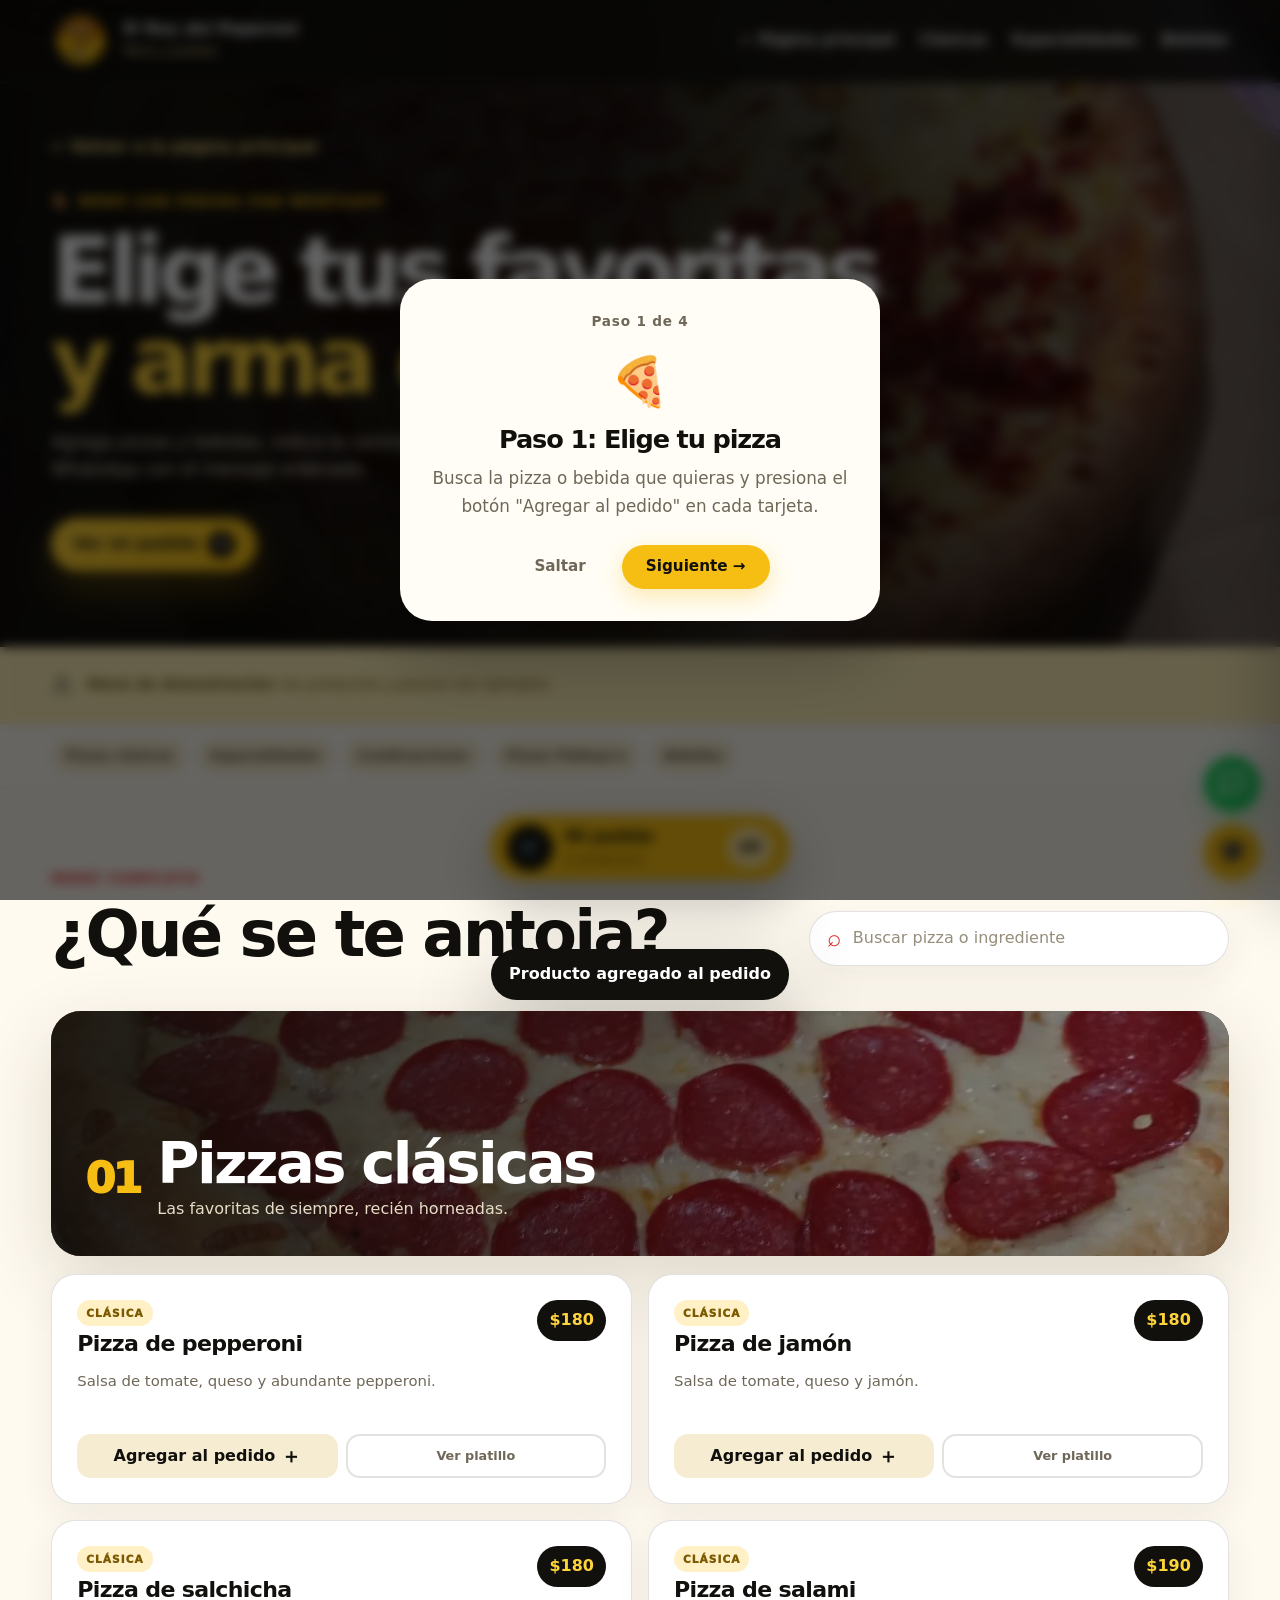
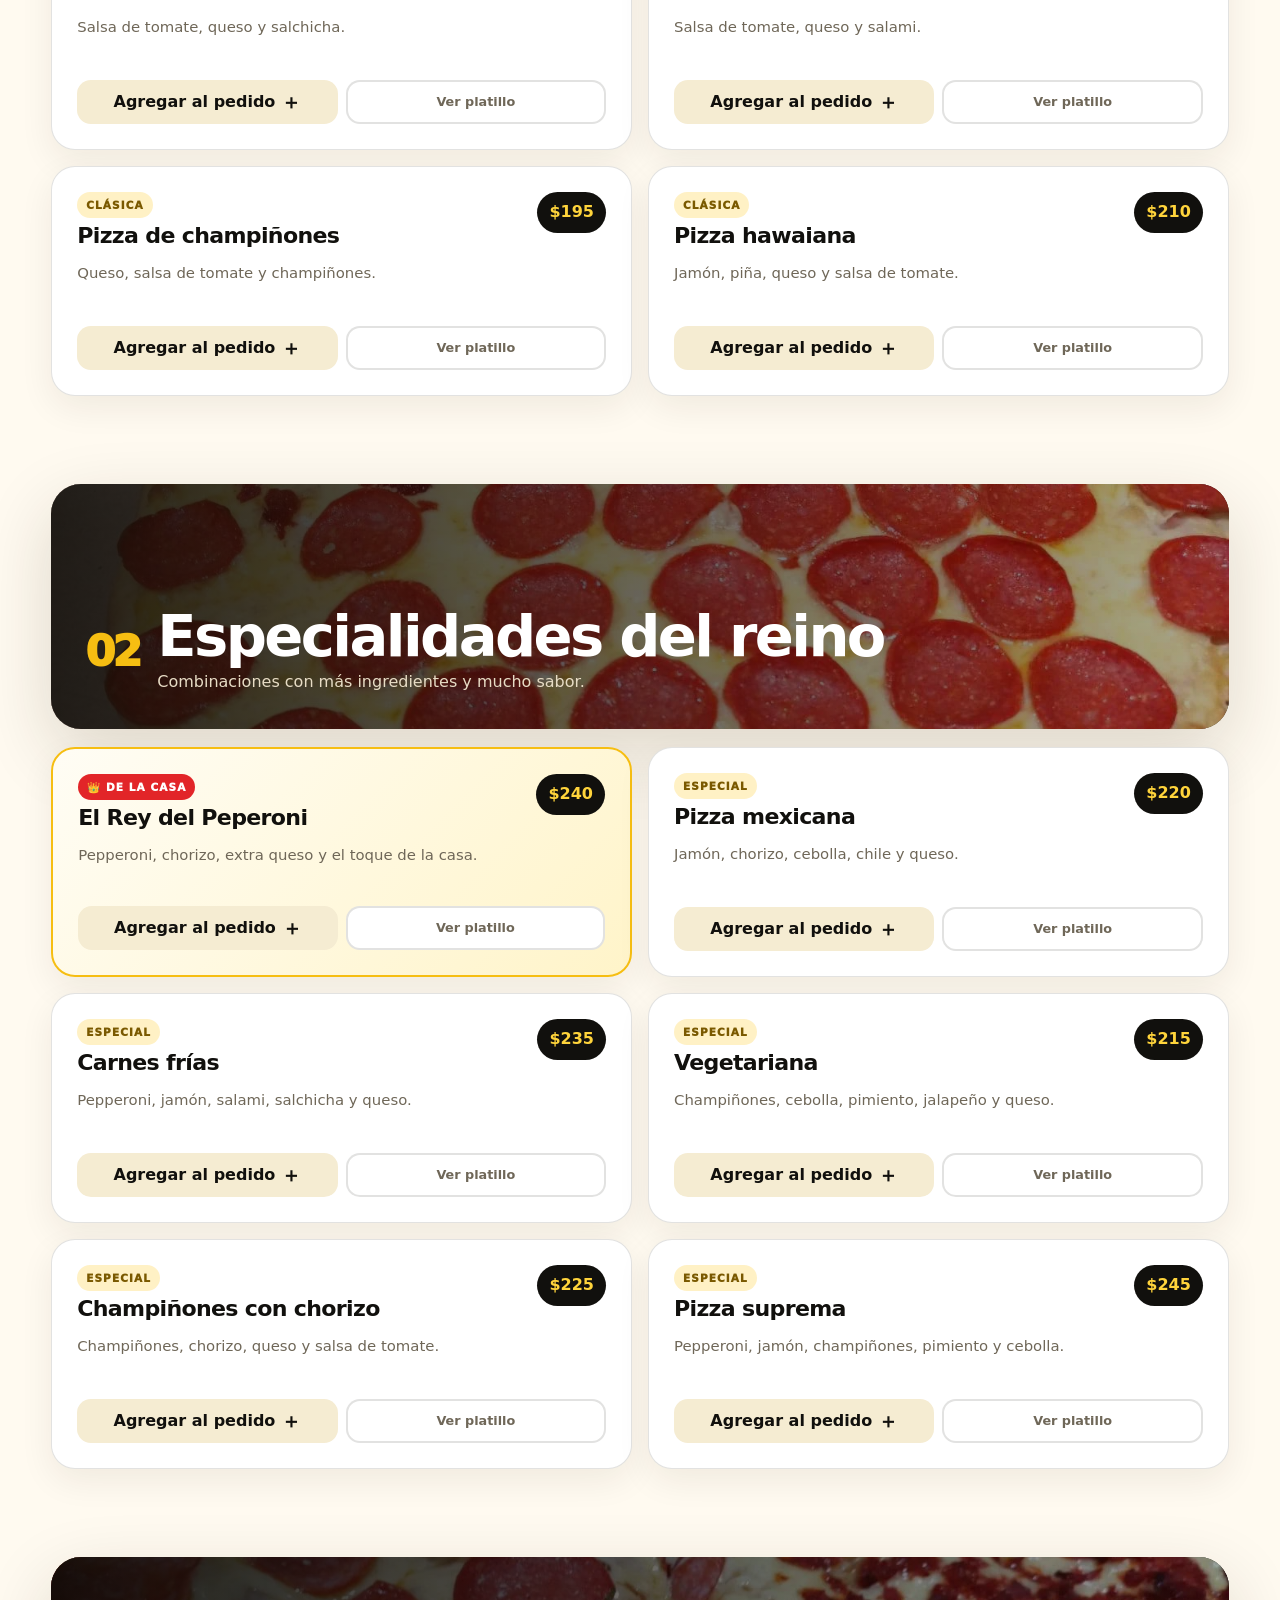
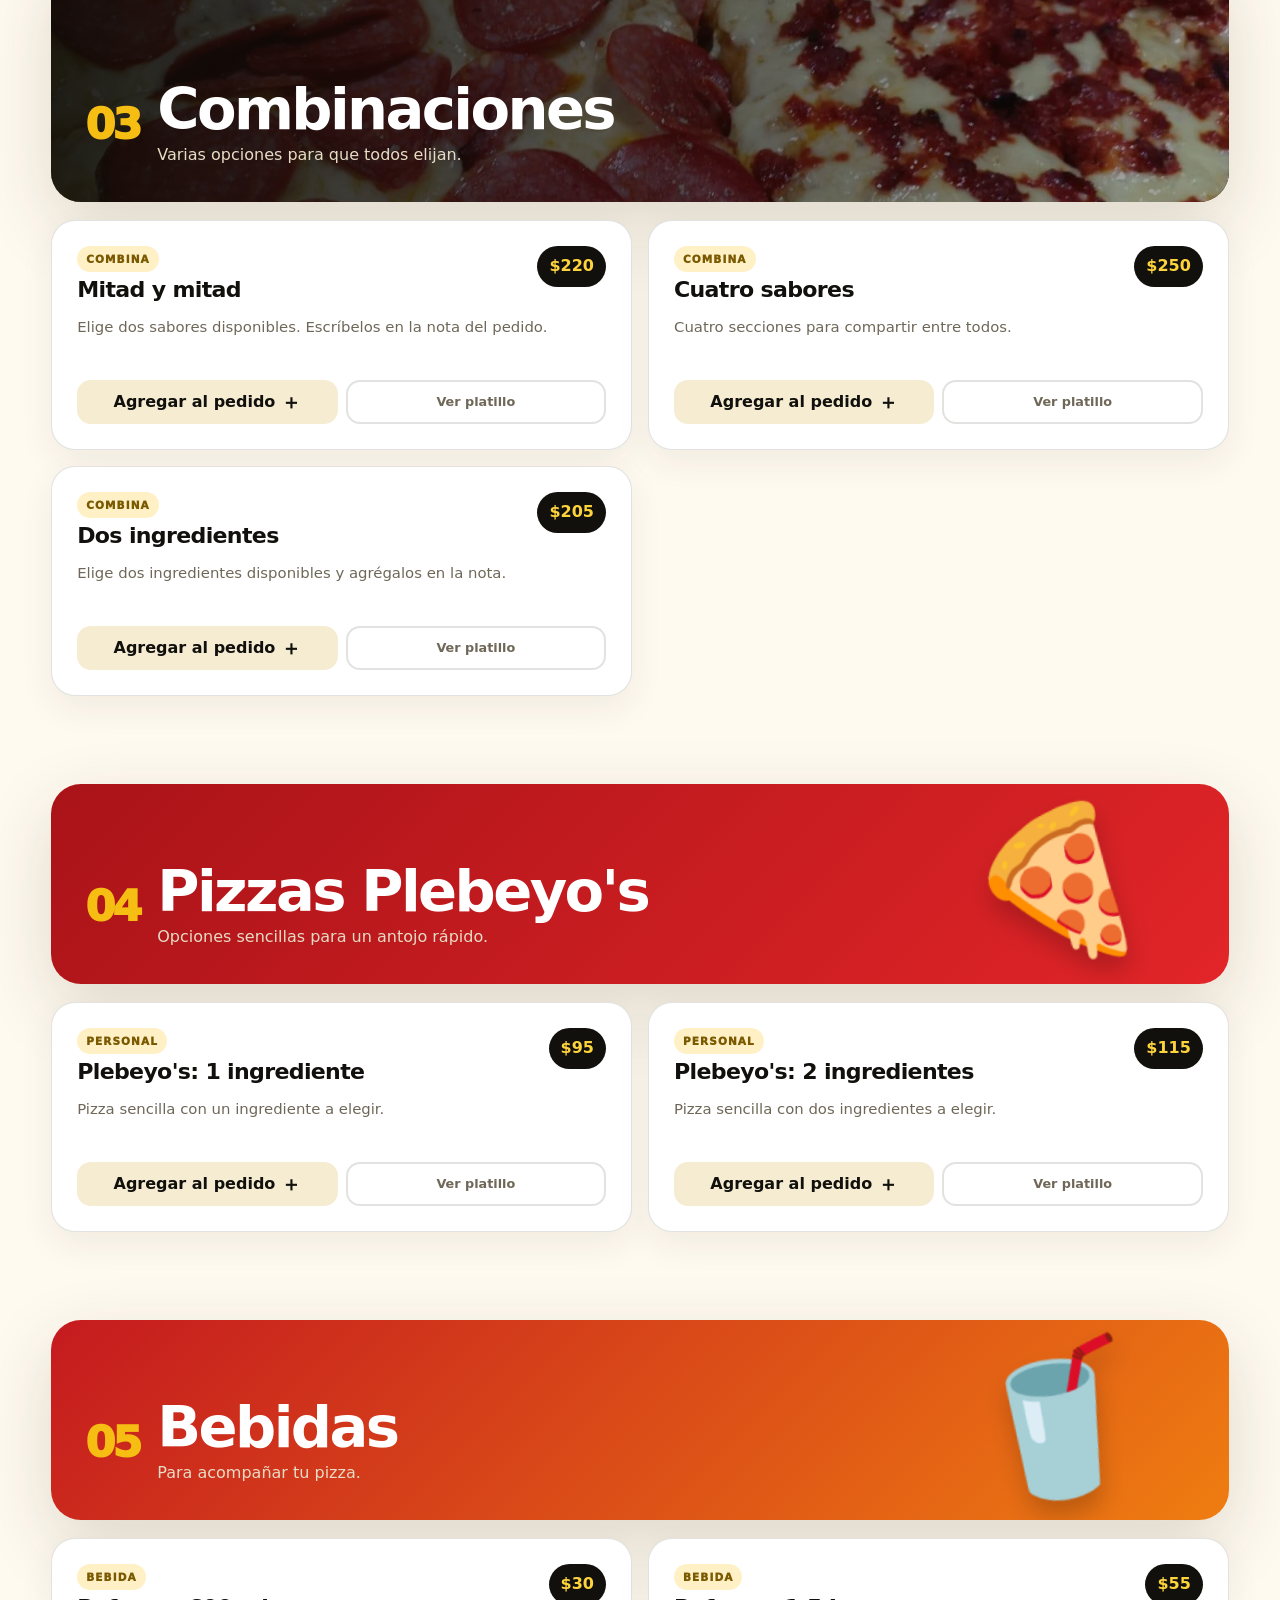
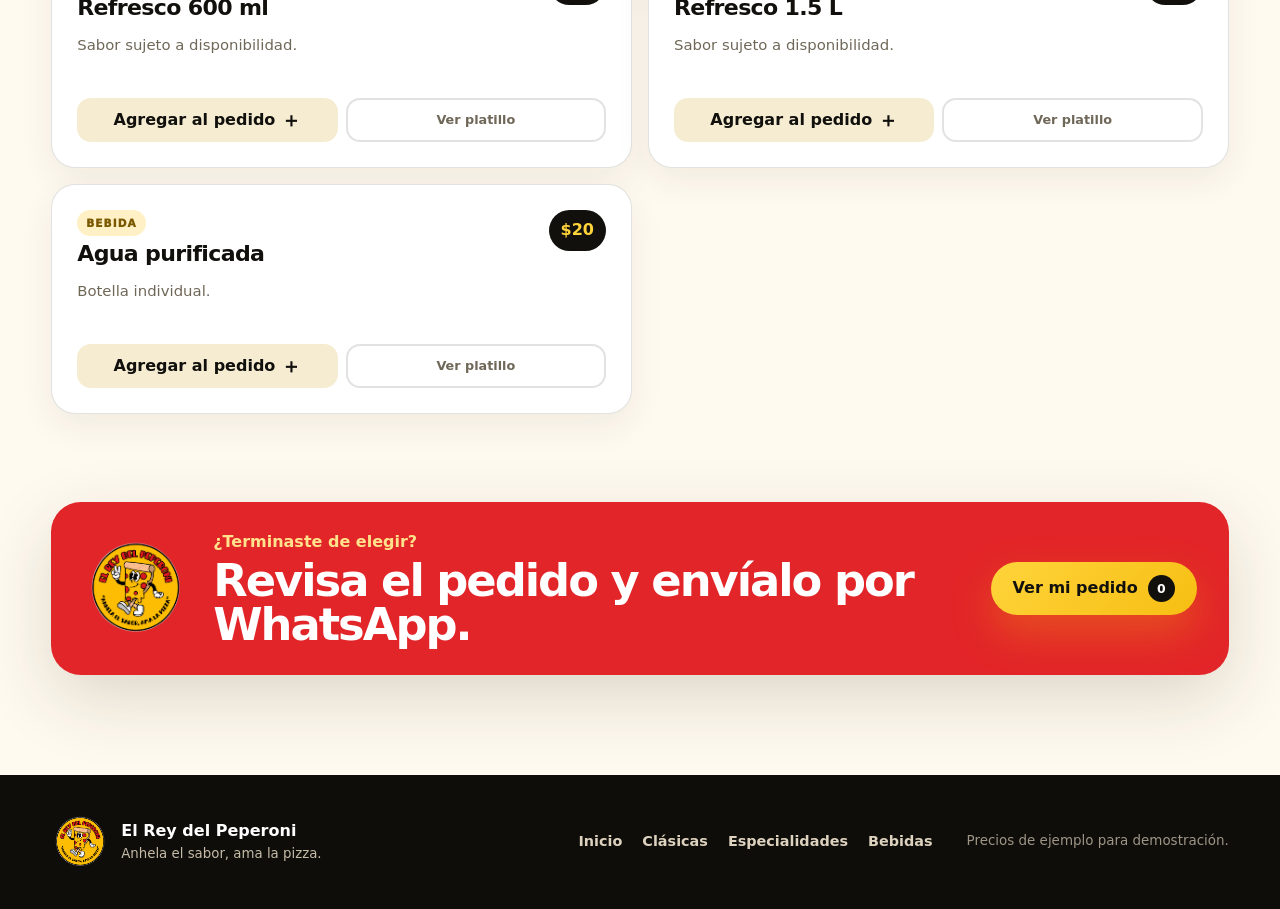
==== commit a65637b7: "f f" ====
--- a/menu-completo.html
+++ b/menu-completo.html
@@ -9,6 +9,205 @@
   <meta name="theme-color" content="#efb512">
   <link rel="icon" href="assets/img/favicon.png" type="image/png">
   <link rel="stylesheet" href="assets/css/styles.css">
+  <style>
+    /* ===== TUTORIAL ===== */
+    .tutorial-overlay {
+      position: fixed;
+      inset: 0;
+      background: rgba(0,0,0,0.6);
+      z-index: 500;
+      display: none;
+      align-items: center;
+      justify-content: center;
+      padding: 20px;
+      backdrop-filter: blur(6px);
+    }
+    .tutorial-overlay.open { display: flex; }
+    .tutorial-card {
+      background: #fffdf6;
+      border-radius: 32px;
+      max-width: 480px;
+      width: 100%;
+      padding: 32px 28px;
+      box-shadow: 0 30px 80px rgba(0,0,0,0.3);
+      position: relative;
+      animation: modalFade 0.3s ease;
+      text-align: center;
+    }
+    @keyframes modalFade {
+      from { opacity: 0; transform: scale(0.92) translateY(10px); }
+      to { opacity: 1; transform: scale(1) translateY(0); }
+    }
+    .tutorial-card .step-indicator {
+      font-size: 0.85rem;
+      color: #6f6758;
+      font-weight: 700;
+      margin-bottom: 12px;
+      letter-spacing: 0.06em;
+    }
+    .tutorial-card h3 {
+      font-size: 1.6rem;
+      margin: 0 0 12px;
+      color: #11100d;
+    }
+    .tutorial-card p {
+      font-size: 1.05rem;
+      color: #6f6758;
+      line-height: 1.7;
+      margin: 0 0 24px;
+    }
+    .tutorial-card .tutorial-icon {
+      font-size: 3rem;
+      margin-bottom: 8px;
+      display: block;
+    }
+    .tutorial-card .tutorial-actions {
+      display: flex;
+      gap: 12px;
+      justify-content: center;
+      flex-wrap: wrap;
+    }
+    .tutorial-card .tutorial-actions button {
+      padding: 10px 24px;
+      border-radius: 999px;
+      font-weight: 800;
+      border: none;
+      cursor: pointer;
+      transition: all 0.2s;
+      font-size: 0.95rem;
+    }
+    .tutorial-card .btn-skip {
+      background: transparent;
+      color: #6f6758;
+      border: 2px solid rgba(17,16,13,0.12);
+    }
+    .tutorial-card .btn-skip:hover {
+      background: rgba(17,16,13,0.12);
+      color: #11100d;
+    }
+    .tutorial-card .btn-next {
+      background: #f6be12;
+      color: #11100d;
+      box-shadow: 0 8px 24px rgba(246,190,18,0.3);
+    }
+    .tutorial-card .btn-next:hover {
+      background: #e22528;
+      color: #fff;
+      transform: translateY(-2px);
+    }
+    .tutorial-card .btn-done {
+      background: #e22528;
+      color: #fff;
+      box-shadow: 0 8px 24px rgba(226,37,40,0.3);
+    }
+    .tutorial-card .btn-done:hover {
+      background: #f6be12;
+      color: #11100d;
+      transform: translateY(-2px);
+    }
+
+    /* ===== BOTONES FLOTANTES: WhatsApp + Ayuda ===== */
+    .floating-buttons-menu {
+      position: fixed;
+      bottom: 20px;
+      right: 20px;
+      z-index: 160;
+      display: flex;
+      flex-direction: column;
+      gap: 12px;
+      align-items: center;
+    }
+    .floating-buttons-menu .floating-whatsapp {
+      display: flex;
+      align-items: center;
+      justify-content: center;
+      width: 56px;
+      height: 56px;
+      border-radius: 50%;
+      background: #25d366;
+      color: #fff;
+      font-size: 1.6rem;
+      box-shadow: 0 8px 30px rgba(37,211,102,0.4);
+      text-decoration: none;
+      transition: transform 0.2s;
+      position: static;
+      margin: 0;
+      z-index: auto;
+      padding: 0;
+      min-height: 56px;
+    }
+    .floating-buttons-menu .floating-whatsapp:hover {
+      transform: scale(1.05);
+    }
+    .floating-help {
+      display: flex;
+      align-items: center;
+      justify-content: center;
+      width: 56px;
+      height: 56px;
+      border-radius: 50%;
+      background: var(--yellow, #f6be12);
+      color: var(--black, #11100d);
+      font-size: 1.6rem;
+      font-weight: 800;
+      box-shadow: 0 8px 30px rgba(246,190,18,0.4);
+      text-decoration: none;
+      transition: transform 0.2s;
+      cursor: pointer;
+      border: none;
+    }
+    .floating-help:hover {
+      transform: scale(1.05);
+      background: var(--red, #e22528);
+      color: #fff;
+    }
+
+    /* ===== MODAL VER PLATILLO ===== */
+    .product-view {
+      background: #fffdf6;
+      border-radius: 28px;
+      max-width: 420px;
+      width: 100%;
+      overflow: hidden;
+      animation: modalFade 0.3s ease;
+    }
+    .pv-image {
+      background: #f0ede4;
+      padding: 40px 20px;
+      text-align: center;
+      display: flex;
+      flex-direction: column;
+      align-items: center;
+      gap: 6px;
+    }
+    .pv-image .pv-placeholder-icon {
+      font-size: 3.5rem;
+      opacity: 0.5;
+    }
+    .pv-image p {
+      margin: 0;
+      font-size: 1rem;
+      font-weight: 700;
+      color: #6f6758;
+    }
+    .pv-image small {
+      font-size: 0.8rem;
+      color: #9a9282;
+    }
+    .pv-body {
+      padding: 24px 28px 28px;
+    }
+    .pv-body h2 {
+      margin: 4px 0 10px;
+      font-size: 1.6rem;
+    }
+    .pv-desc {
+      color: #6f6758;
+      font-size: 1rem;
+      line-height: 1.6;
+      margin: 0;
+    }
+  </style>
 </head>
 <body class="menu-page">
   <a class="skip-link" href="#contenido">Saltar al contenido</a>
@@ -25,7 +224,7 @@
         <a href="#clasicas">Clásicas</a>
         <a href="#especialidades">Especialidades</a>
         <a href="#bebidas">Bebidas</a>
-        <a class="mini-cta" href="https://wa.me/529961120401?text=Hola%2C%20quiero%20hacer%20un%20pedido%20en%20El%20Rey%20del%20Peperoni" target="_blank" rel="noopener">WhatsApp</a>
+        
       </nav>
     </div>
   </header>
@@ -44,7 +243,7 @@
     </section>
 
     <div class="sample-prices-banner">
-      <div class="container"><span>⚠️</span><p><strong>Menú de demostración:</strong> los productos y precios son ejemplos. El negocio deberá sustituirlos por su carta oficial.</p></div>
+      <div class="container"><span>⚠️</span><p><strong>Menú de demostración:</strong> los productos y precios son ejemplos.</p></div>
     </div>
 
     <nav class="quick-nav-wrap" aria-label="Categorías del menú">
@@ -235,6 +434,13 @@
     <strong data-cart-total>$0</strong>
   </button>
 
+  <div class="floating-buttons-menu">
+    <a class="floating-whatsapp" href="https://wa.me/529961120401?text=Hola%2C%20quiero%20hacer%20un%20pedido%20en%20El%20Rey%20del%20Peperoni" target="_blank" rel="noopener" aria-label="WhatsApp">
+      <svg width="28" height="28" viewBox="0 0 24 24" fill="none" stroke="currentColor" stroke-width="2" stroke-linecap="round" stroke-linejoin="round"><path d="M21 15a2 2 0 0 1-2 2H7l-4 4V5a2 2 0 0 1 2-2h14a2 2 0 0 1 2 2z"/></svg>
+    </a>
+    <button class="floating-help" id="tutorialTrigger" aria-label="Ayuda" type="button">🎓</button>
+  </div>
+
   <div class="cart-overlay" id="cartOverlay" aria-hidden="true"></div>
   <aside class="cart-panel" id="cartPanel" aria-hidden="true" aria-label="Carrito de pedido">
     <div class="cart-header">
@@ -245,7 +451,7 @@
     <div class="cart-footer">
       <div class="cart-total-row"><span>Total aproximado</span><strong id="cartTotal">$0</strong></div>
       <p>Los precios son de ejemplo. Confirma el total final con el negocio.</p>
-      <button class="send-order" id="sendOrder" type="button">Enviar pedido por WhatsApp <span>→</span></button>
+      <button class="send-order" id="sendOrder" type="button">Enviar pedido Ahora <span>→</span></button>
       <button class="clear-cart" id="clearCart" type="button">Vaciar pedido</button>
     </div>
   </aside>
@@ -269,9 +475,112 @@
     </div>
   </div>
 
+  <!-- ===== MODAL VER PLATILLO ===== -->
+  <div class="modal-overlay" id="productViewModal" aria-hidden="true">
+    <div class="product-view" role="dialog" aria-modal="true" aria-labelledby="pvTitle">
+      <button class="modal-close" id="pvClose" type="button" aria-label="Cerrar">×</button>
+      <div class="pv-image">
+        <span class="pv-placeholder-icon">🍕</span>
+        <p>Acá estará la imagen del platillo</p>
+        <small>Cuando tengamos fotos reales, se mostrarán aquí.</small>
+      </div>
+      <div class="pv-body">
+        <p class="section-kicker" id="pvTag">Producto</p>
+        <h2 id="pvTitle">Nombre del producto</h2>
+        <p class="pv-desc" id="pvDesc">Descripción del producto.</p>
+      </div>
+    </div>
+  </div>
+
   <div class="toast" id="toast" role="status" aria-live="polite">Producto agregado al pedido</div>
+
+  <!-- ===== TUTORIAL ===== -->
+  <div class="tutorial-overlay" id="tutorialOverlay">
+    <div class="tutorial-card">
+      <div class="step-indicator" id="tutorialStepIndicator">Paso 1 de 4</div>
+      <span class="tutorial-icon" id="tutorialIcon">👆</span>
+      <h3 id="tutorialTitle">¡Bienvenido!</h3>
+      <p id="tutorialText">Aquí te explicamos cómo hacer tu pedido fácilmente.</p>
+      <div class="tutorial-actions">
+        <button class="btn-skip" id="tutorialSkip">Saltar</button>
+        <button class="btn-next" id="tutorialNext">Siguiente →</button>
+      </div>
+    </div>
+  </div>
 
   <script src="assets/js/main.js"></script>
   <script src="assets/js/menu.js"></script>
+  <script>
+    (function() {
+      const tutorialOverlay = document.getElementById('tutorialOverlay');
+      const tutorialStepIndicator = document.getElementById('tutorialStepIndicator');
+      const tutorialIcon = document.getElementById('tutorialIcon');
+      const tutorialTitle = document.getElementById('tutorialTitle');
+      const tutorialText = document.getElementById('tutorialText');
+      const tutorialSkip = document.getElementById('tutorialSkip');
+      const tutorialNext = document.getElementById('tutorialNext');
+      const tutorialTrigger = document.getElementById('tutorialTrigger');
+
+      let tutorialStep = 0;
+      const TUTORIAL_STEPS = [
+        { icon: '🍕', title: 'Paso 1: Elige tu pizza', text: 'Busca la pizza o bebida que quieras y presiona el botón "Agregar al pedido" en cada tarjeta.' },
+        { icon: '📝', title: 'Paso 2: Personaliza', text: 'Elige la cantidad y escribe una nota si lo deseas (ej. mitad pepperoni, sin cebolla). Luego presiona "Agregar al pedido".' },
+        { icon: '🛒', title: 'Paso 3: Revisa tu pedido', text: 'Presiona "Mi pedido" (botón flotante abajo-centro) para revisar todo. Puedes eliminar productos si lo deseas.' },
+        { icon: '📲', title: 'Paso 4: Envía por WhatsApp', text: 'Cuando estés listo, presiona "Enviar pedido Ahora". ¡Tu mensaje se generará automáticamente!' }
+      ];
+
+      function showTutorial() {
+        tutorialStep = 0;
+        updateTutorialStep();
+        tutorialOverlay.classList.add('open');
+      }
+
+      function hideTutorial() {
+        tutorialOverlay.classList.remove('open');
+        localStorage.setItem('rey_del_peperoni_tutorial', 'done');
+      }
+
+      function updateTutorialStep() {
+        const step = TUTORIAL_STEPS[tutorialStep];
+        tutorialStepIndicator.textContent = 'Paso ' + (tutorialStep + 1) + ' de ' + TUTORIAL_STEPS.length;
+        tutorialIcon.textContent = step.icon;
+        tutorialTitle.textContent = step.title;
+        tutorialText.textContent = step.text;
+        if (tutorialStep === TUTORIAL_STEPS.length - 1) {
+          tutorialNext.textContent = '✅ Entendido';
+          tutorialNext.className = 'btn-done';
+        } else {
+          tutorialNext.textContent = 'Siguiente →';
+          tutorialNext.className = 'btn-next';
+        }
+      }
+
+      function nextTutorialStep() {
+        if (tutorialStep < TUTORIAL_STEPS.length - 1) {
+          tutorialStep++;
+          updateTutorialStep();
+        } else {
+          hideTutorial();
+        }
+      }
+
+      const tutorialShown = localStorage.getItem('rey_del_peperoni_tutorial');
+      if (!tutorialShown) {
+        setTimeout(showTutorial, 500);
+      }
+
+      tutorialTrigger.addEventListener('click', function(e) {
+        e.preventDefault();
+        if (tutorialOverlay.classList.contains('open')) {
+          hideTutorial();
+        } else {
+          showTutorial();
+        }
+      });
+
+      tutorialSkip.addEventListener('click', hideTutorial);
+      tutorialNext.addEventListener('click', nextTutorialStep);
+    })();
+  </script>
 </body>
 </html>
--- a/assets/css/styles.css
+++ b/assets/css/styles.css
@@ -36,6 +36,11 @@
 button { color: inherit; }
 .container { width: min(var(--container), 92%); margin-inline: auto; }
 
+.ico { display: inline-flex; align-items: center; justify-content: center; vertical-align: middle; flex-shrink: 0; }
+.ico svg { display: block; }
+.ico-contact { display: inline-flex; align-items: center; justify-content: center; width: 44px; height: 44px; border-radius: 14px; background: var(--yellow); color: var(--black); flex-shrink: 0; }
+.ico-contact svg { display: block; }
+
 .skip-link {
   position: fixed;
   left: 14px;
@@ -437,7 +442,7 @@
 .delivery-note { margin: 20px 0 0; color: #6a4d16; font-size: .86rem; }
 .contact-visual { position: relative; min-height: 470px; }
 .contact-pizza { width: 100%; height: 470px; object-fit: cover; border-radius: 28px; }
-.qr-card { position: absolute; z-index: 2; left: -28px; bottom: 28px; width: min(360px, 88%); display: flex; align-items: center; gap: 14px; padding: 13px; border-radius: 20px; background: var(--white); box-shadow: var(--shadow); }
+.qr-card { position: absolute; z-index: 2; left: -28px; bottom: 28px; width: min(360px, 88%); display: flex; align-items: center; gap: 14px; padding: 13px; border-radius: 20px; background: var(--white); box-shadow: 0 12px 40px rgba(0,0,0,0.25), 0 2px 8px rgba(0,0,0,0.12); border: 1px solid rgba(0,0,0,0.06); }
 .qr-card img { width: 90px; height: 90px; border-radius: 12px; }
 .qr-card strong, .qr-card span { display: block; }
 .qr-card span { color: var(--muted); font-size: .83rem; }
@@ -546,6 +551,10 @@
 .item-add:hover { background: var(--yellow); }
 .item-add span { font-size: 1.25rem; }
 .item-add.added { background: #dff6e5; color: #1f7336; }
+.item-buttons { display: flex; gap: 8px; margin-top: auto; }
+.item-buttons .item-add { width: 50%; justify-content: center; gap: 6px; }
+.item-view { width: 50%; min-height: 44px; display: flex; align-items: center; justify-content: center; gap: 6px; padding: 0 10px; border: 2px solid var(--line); border-radius: 14px; background: var(--white); color: var(--muted); font-weight: 700; font-size: .8rem; cursor: pointer; transition: .2s ease; }
+.item-view:hover { border-color: var(--yellow); background: #fffdf0; color: var(--black); }
 
 .no-results { text-align: center; padding: 70px 20px; border: 2px dashed var(--line); border-radius: 28px; background: rgba(255,255,255,.55); }
 .no-results span { font-size: 4rem; }
